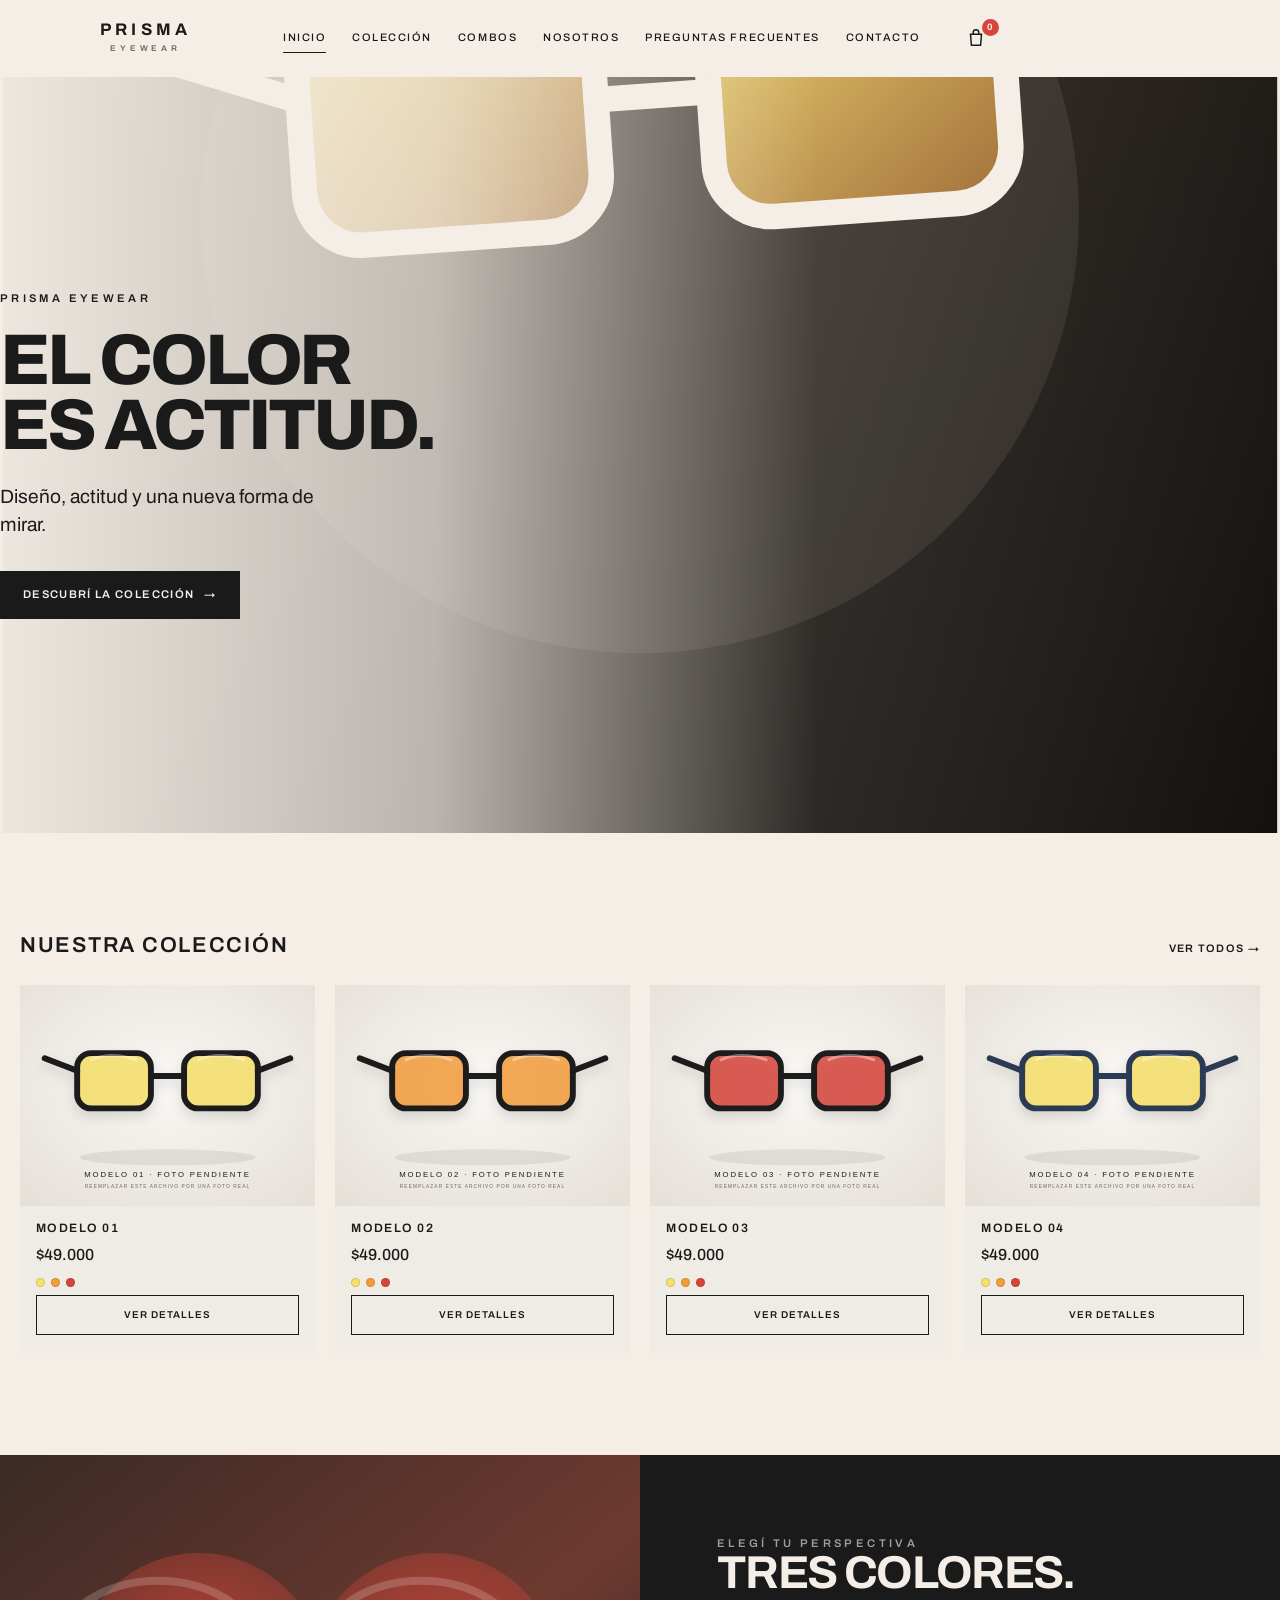
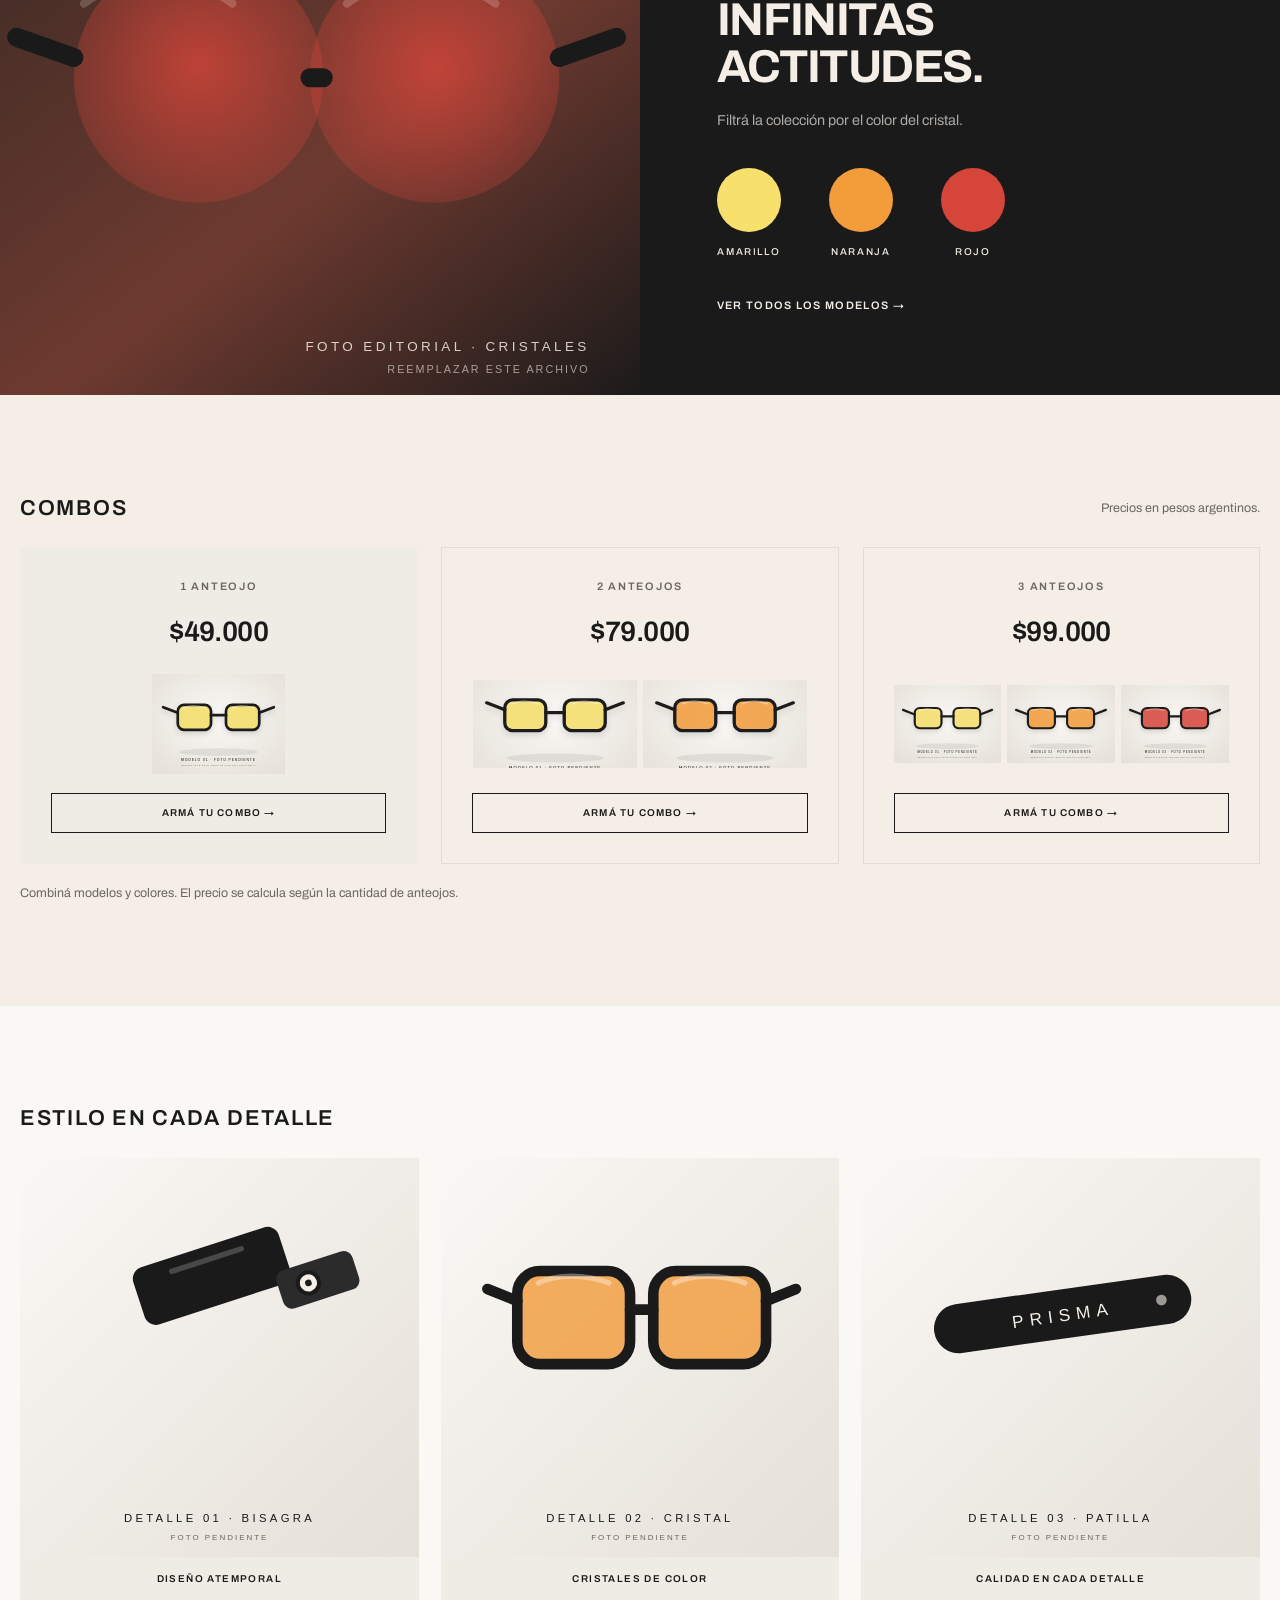
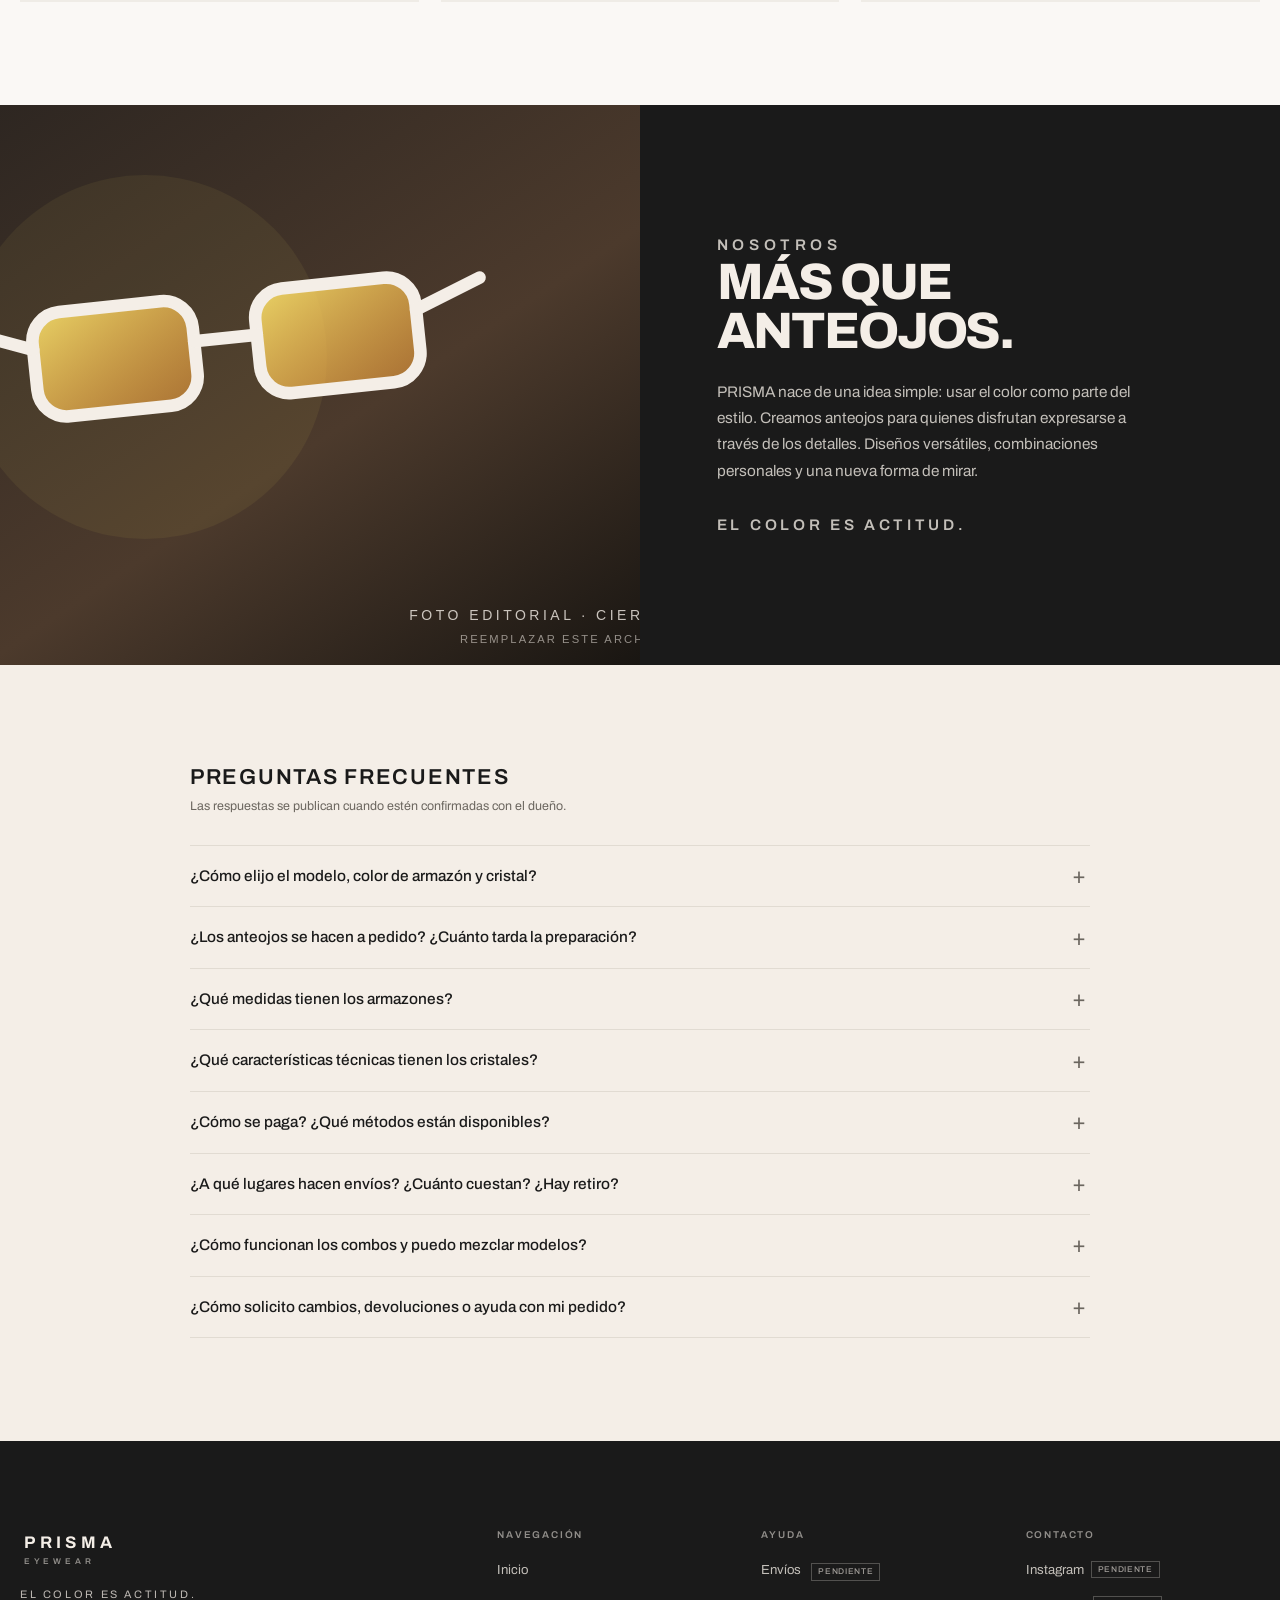
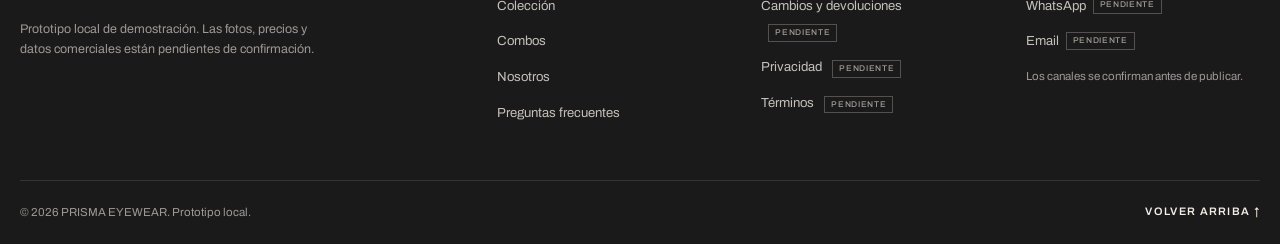
==== index.html @ 6f0c43cd "feat: completar ficha de producto, carrito demo y paginas de ayuda" ====
<!DOCTYPE html>
<html lang="es-AR" class="no-js">
<head>
  <meta charset="UTF-8">
  <meta name="viewport" content="width=device-width, initial-scale=1">
  <meta name="description" content="PRISMA EYEWEAR — Prototipo local de una tienda de anteojos de moda urbana con cristales de color. El color es actitud.">
  <meta name="theme-color" content="#F4EEE7">
  <title>PRISMA EYEWEAR — El color es actitud</title>

  <link rel="icon" href="assets/images/favicon.svg" type="image/svg+xml">
  <link rel="preconnect" href="https://fonts.googleapis.com">
  <link rel="preconnect" href="https://fonts.gstatic.com" crossorigin>
  <link href="https://fonts.googleapis.com/css2?family=Archivo:wght@400;500;600;700;800&display=swap" rel="stylesheet">
  <link rel="stylesheet" href="css/styles.css">
</head>
<body>
  <a class="skip-link" href="#contenido">Saltar al contenido</a>

  <noscript>
    <p class="noscript">Este prototipo necesita JavaScript para el menú, los filtros y el carrito.</p>
  </noscript>

  <header class="site-header" id="site-header">
    <div class="container header-inner">
      <button class="menu-toggle" type="button" aria-expanded="false" aria-controls="site-nav">
        <span class="menu-box" aria-hidden="true">
          <span></span>
          <span></span>
          <span></span>
        </span>
        <span class="sr-only">Abrir menú</span>
      </button>

      <a class="brand" href="#inicio" aria-label="PRISMA EYEWEAR — Ir al inicio">
        <span class="brand-word">PRISMA</span>
        <span class="brand-sub">EYEWEAR</span>
      </a>

      <div class="header-actions">
        <nav class="site-nav" id="site-nav" aria-label="Navegación principal">
          <ul>
            <li><a href="#inicio">Inicio</a></li>
            <li><a href="#coleccion">Colección</a></li>
            <li><a href="#combos">Combos</a></li>
            <li><a href="#nosotros">Nosotros</a></li>
            <li><a href="#faq">Preguntas frecuentes</a></li>
            <li><a href="#contacto">Contacto</a></li>
          </ul>
        </nav>

        <a class="cart-button" href="carrito.html" aria-label="Ver carrito, 0 productos">
          <svg class="icon" viewBox="0 0 24 24" fill="none" stroke="currentColor" stroke-width="1.6" aria-hidden="true">
            <path d="M6 8h12l-1 12H7L6 8Z"/>
            <path d="M9 8V6a3 3 0 0 1 6 0v2"/>
          </svg>
          <span class="cart-count" id="cart-count">0</span>
        </a>
      </div>
    </div>
  </header>

  <main id="contenido">
    <section class="hero" id="inicio" aria-labelledby="hero-title">
      <picture class="hero-media">
        <source media="(max-width: 700px)" srcset="assets/images/hero-mobile.svg">
        <img
          src="assets/images/hero-desktop.svg"
          alt="Placeholder de foto de campaña con anteojos PRISMA. La fotografía real está pendiente."
          width="1600"
          height="900"
          fetchpriority="high"
        >
      </picture>

      <div class="container hero-content">
        <p class="eyebrow">PRISMA EYEWEAR</p>
        <h1 id="hero-title">EL COLOR<br>ES ACTITUD.</h1>
        <p class="hero-subtitle">Diseño, actitud y una nueva forma de mirar.</p>
        <a class="button button-dark hero-cta" href="#coleccion">
          DESCUBRÍ LA COLECCIÓN
          <span aria-hidden="true">→</span>
        </a>
      </div>
    </section>

    <section class="section collection" id="coleccion" aria-labelledby="collection-title">
      <div class="container">
        <div class="section-head">
          <h2 id="collection-title">NUESTRA COLECCIÓN</h2>
          <button class="text-link filter-reset" type="button" data-filter="todos">VER TODOS →</button>
        </div>

        <p class="filter-status" id="filter-status" role="status" aria-live="polite"></p>

        <div class="product-grid">
          <article class="product-card reveal" data-model="01" data-lens="amarillo">
            <div class="product-media">
              <img
                src="assets/images/modelo-01.svg"
                alt="Placeholder de Modelo 01 con armazón negro y cristal amarillo. Foto real pendiente."
                width="800"
                height="600"
                loading="lazy"
              >
            </div>
            <div class="product-info">
              <h3>MODELO 01</h3>
              <p class="product-price">$49.000</p>
              <ul class="swatches" aria-label="Cristales disponibles: amarillo, naranja y rojo">
                <li><span class="swatch swatch--yellow" title="Amarillo"></span></li>
                <li><span class="swatch swatch--orange" title="Naranja"></span></li>
                <li><span class="swatch swatch--red" title="Rojo"></span></li>
              </ul>
              <a class="button button-outline" href="producto.html?modelo=01">VER DETALLES</a>
            </div>
          </article>

          <article class="product-card reveal" data-model="02" data-lens="naranja">
            <div class="product-media">
              <img
                src="assets/images/modelo-02.svg"
                alt="Placeholder de Modelo 02 con armazón negro y cristal naranja. Foto real pendiente."
                width="800"
                height="600"
                loading="lazy"
              >
            </div>
            <div class="product-info">
              <h3>MODELO 02</h3>
              <p class="product-price">$49.000</p>
              <ul class="swatches" aria-label="Cristales disponibles: amarillo, naranja y rojo">
                <li><span class="swatch swatch--yellow" title="Amarillo"></span></li>
                <li><span class="swatch swatch--orange" title="Naranja"></span></li>
                <li><span class="swatch swatch--red" title="Rojo"></span></li>
              </ul>
              <a class="button button-outline" href="producto.html?modelo=02">VER DETALLES</a>
            </div>
          </article>

          <article class="product-card reveal" data-model="03" data-lens="rojo">
            <div class="product-media">
              <img
                src="assets/images/modelo-03.svg"
                alt="Placeholder de Modelo 03 con armazón negro y cristal rojo. Foto real pendiente."
                width="800"
                height="600"
                loading="lazy"
              >
            </div>
            <div class="product-info">
              <h3>MODELO 03</h3>
              <p class="product-price">$49.000</p>
              <ul class="swatches" aria-label="Cristales disponibles: amarillo, naranja y rojo">
                <li><span class="swatch swatch--yellow" title="Amarillo"></span></li>
                <li><span class="swatch swatch--orange" title="Naranja"></span></li>
                <li><span class="swatch swatch--red" title="Rojo"></span></li>
              </ul>
              <a class="button button-outline" href="producto.html?modelo=03">VER DETALLES</a>
            </div>
          </article>

          <article class="product-card reveal" data-model="04" data-lens="amarillo">
            <div class="product-media">
              <img
                src="assets/images/modelo-04.svg"
                alt="Placeholder de Modelo 04 con armazón azul y cristal amarillo. Foto real pendiente."
                width="800"
                height="600"
                loading="lazy"
              >
            </div>
            <div class="product-info">
              <h3>MODELO 04</h3>
              <p class="product-price">$49.000</p>
              <ul class="swatches" aria-label="Cristales disponibles: amarillo, naranja y rojo">
                <li><span class="swatch swatch--yellow" title="Amarillo"></span></li>
                <li><span class="swatch swatch--orange" title="Naranja"></span></li>
                <li><span class="swatch swatch--red" title="Rojo"></span></li>
              </ul>
              <a class="button button-outline" href="producto.html?modelo=04">VER DETALLES</a>
            </div>
          </article>
        </div>
      </div>
    </section>

    <section class="colors" id="colores" aria-labelledby="colors-title">
      <div class="colors-media">
        <img
          src="assets/images/color-editorial.svg"
          alt="Placeholder de foto editorial con cristales de color. Foto real pendiente."
          width="1000"
          height="800"
          loading="lazy"
        >
      </div>

      <div class="colors-panel">
        <p class="eyebrow eyebrow--light">ELEGÍ TU PERSPECTIVA</p>
        <h2 id="colors-title">TRES COLORES.<br>INFINITAS ACTITUDES.</h2>
        <p class="colors-copy">Filtrá la colección por el color del cristal.</p>

        <div class="color-options" role="group" aria-label="Filtrar colección por color de cristal">
          <button class="color-choice" type="button" data-filter="amarillo" aria-pressed="false" aria-label="Filtrar colección por cristal amarillo">
            <span class="color-dot color-dot--yellow" aria-hidden="true"></span>
            <span>AMARILLO</span>
          </button>
          <button class="color-choice" type="button" data-filter="naranja" aria-pressed="false" aria-label="Filtrar colección por cristal naranja">
            <span class="color-dot color-dot--orange" aria-hidden="true"></span>
            <span>NARANJA</span>
          </button>
          <button class="color-choice" type="button" data-filter="rojo" aria-pressed="false" aria-label="Filtrar colección por cristal rojo">
            <span class="color-dot color-dot--red" aria-hidden="true"></span>
            <span>ROJO</span>
          </button>
        </div>

        <button class="text-link text-link--light color-reset" type="button" data-filter="todos">VER TODOS LOS MODELOS →</button>
      </div>
    </section>

    <section class="section combos" id="combos" aria-labelledby="combos-title">
      <div class="container">
        <div class="section-head">
          <h2 id="combos-title">COMBOS</h2>
          <p class="section-note">Precios en pesos argentinos.</p>
        </div>

        <div class="combo-grid">
          <article class="combo-card combo-card--featured reveal" data-combo="1">
            <p class="combo-label">1 ANTEOJO</p>
            <p class="combo-price">$49.000</p>
            <div class="combo-media combo-media--1">
              <img src="assets/images/modelo-01.svg" alt="Modelo 01 de demostración con cristal amarillo" width="800" height="600" loading="lazy">
            </div>
            <button class="button button-outline combo-button" type="button" data-combo="1" data-price="49000" data-label="1 anteojo">ARMÁ TU COMBO →</button>
          </article>

          <article class="combo-card reveal" data-combo="2">
            <p class="combo-label">2 ANTEOJOS</p>
            <p class="combo-price">$79.000</p>
            <div class="combo-media combo-media--2">
              <img src="assets/images/modelo-01.svg" alt="Modelo 01 de demostración con cristal amarillo" width="800" height="600" loading="lazy">
              <img src="assets/images/modelo-02.svg" alt="Modelo 02 de demostración con cristal naranja" width="800" height="600" loading="lazy">
            </div>
            <button class="button button-outline combo-button" type="button" data-combo="2" data-price="79000" data-label="2 anteojos">ARMÁ TU COMBO →</button>
          </article>

          <article class="combo-card reveal" data-combo="3">
            <p class="combo-label">3 ANTEOJOS</p>
            <p class="combo-price">$99.000</p>
            <div class="combo-media combo-media--3">
              <img src="assets/images/modelo-01.svg" alt="Modelo 01 de demostración con cristal amarillo" width="800" height="600" loading="lazy">
              <img src="assets/images/modelo-02.svg" alt="Modelo 02 de demostración con cristal naranja" width="800" height="600" loading="lazy">
              <img src="assets/images/modelo-03.svg" alt="Modelo 03 de demostración con cristal rojo" width="800" height="600" loading="lazy">
            </div>
            <button class="button button-outline combo-button" type="button" data-combo="3" data-price="99000" data-label="3 anteojos">ARMÁ TU COMBO →</button>
          </article>
        </div>

        <p class="combo-note">Combiná modelos y colores. El precio se calcula según la cantidad de anteojos.</p>
      </div>
    </section>

    <section class="section details" aria-labelledby="details-title">
      <div class="container">
        <div class="section-head">
          <h2 id="details-title">ESTILO EN CADA DETALLE</h2>
        </div>

        <div class="detail-grid">
          <figure class="detail-card reveal">
            <img src="assets/images/detalle-01.svg" alt="Placeholder de detalle de bisagra del armazón. Foto real pendiente." width="600" height="600" loading="lazy">
            <figcaption>DISEÑO ATEMPORAL</figcaption>
          </figure>
          <figure class="detail-card reveal">
            <img src="assets/images/detalle-02.svg" alt="Placeholder de detalle del cristal naranja. Foto real pendiente." width="600" height="600" loading="lazy">
            <figcaption>CRISTALES DE COLOR</figcaption>
          </figure>
          <figure class="detail-card reveal">
            <img src="assets/images/detalle-03.svg" alt="Placeholder de detalle de la patilla con el nombre PRISMA. Foto real pendiente." width="600" height="600" loading="lazy">
            <figcaption>CALIDAD EN CADA DETALLE</figcaption>
          </figure>
        </div>
      </div>
    </section>

    <section class="about" id="nosotros" aria-labelledby="about-title">
      <div class="about-media">
        <img
          src="assets/images/cierre-editorial.svg"
          alt="Placeholder de foto editorial de cierre con anteojos de cristal amarillo. Foto real pendiente."
          width="1200"
          height="800"
          loading="lazy"
        >
      </div>

      <div class="about-content">
        <p class="eyebrow eyebrow--light">NOSOTROS</p>
        <h2 id="about-title">MÁS QUE<br>ANTEOJOS.</h2>
        <p>
          PRISMA nace de una idea simple: usar el color como parte del estilo.
          Creamos anteojos para quienes disfrutan expresarse a través de los detalles.
          Diseños versátiles, combinaciones personales y una nueva forma de mirar.
        </p>
        <p class="about-signature">EL COLOR ES ACTITUD.</p>
      </div>
    </section>

    <section class="section faq" id="faq" aria-labelledby="faq-title">
      <div class="container faq-inner">
        <div class="section-head section-head--stacked">
          <h2 id="faq-title">PREGUNTAS FRECUENTES</h2>
          <p class="section-note">Las respuestas se publican cuando estén confirmadas con el dueño.</p>
        </div>

        <div class="faq-list">
          <details name="faq">
            <summary>¿Cómo elijo el modelo, color de armazón y cristal?</summary>
            <p>Respuesta pendiente de confirmación.</p>
          </details>
          <details name="faq">
            <summary>¿Los anteojos se hacen a pedido? ¿Cuánto tarda la preparación?</summary>
            <p>Respuesta pendiente de confirmación.</p>
          </details>
          <details name="faq">
            <summary>¿Qué medidas tienen los armazones?</summary>
            <p>Respuesta pendiente de confirmación.</p>
          </details>
          <details name="faq">
            <summary>¿Qué características técnicas tienen los cristales?</summary>
            <p>Respuesta pendiente de confirmación.</p>
          </details>
          <details name="faq">
            <summary>¿Cómo se paga? ¿Qué métodos están disponibles?</summary>
            <p>Respuesta pendiente de confirmación.</p>
          </details>
          <details name="faq">
            <summary>¿A qué lugares hacen envíos? ¿Cuánto cuestan? ¿Hay retiro?</summary>
            <p>Respuesta pendiente de confirmación.</p>
          </details>
          <details name="faq">
            <summary>¿Cómo funcionan los combos y puedo mezclar modelos?</summary>
            <p>Respuesta pendiente de confirmación.</p>
          </details>
          <details name="faq">
            <summary>¿Cómo solicito cambios, devoluciones o ayuda con mi pedido?</summary>
            <p>Respuesta pendiente de confirmación.</p>
          </details>
        </div>
      </div>
    </section>
  </main>

  <footer class="site-footer">
    <div class="container footer-top">
      <div class="footer-brand">
        <a class="brand brand--footer" href="#inicio" aria-label="PRISMA EYEWEAR — Ir al inicio">
          <span class="brand-word">PRISMA</span>
          <span class="brand-sub">EYEWEAR</span>
        </a>
        <p class="footer-tagline">EL COLOR ES ACTITUD.</p>
        <p class="footer-disclaimer">Prototipo local de demostración. Las fotos, precios y datos comerciales están pendientes de confirmación.</p>
      </div>

      <nav class="footer-col" aria-label="Navegación del pie">
        <h3>Navegación</h3>
        <ul>
          <li><a href="#inicio">Inicio</a></li>
          <li><a href="#coleccion">Colección</a></li>
          <li><a href="#combos">Combos</a></li>
          <li><a href="#nosotros">Nosotros</a></li>
          <li><a href="#faq">Preguntas frecuentes</a></li>
        </ul>
      </nav>

      <div class="footer-col">
        <h3>Ayuda</h3>
        <ul>
          <li><a href="envios.html">Envíos</a> <span class="pending-badge">Pendiente</span></li>
          <li><a href="cambios-y-devoluciones.html">Cambios y devoluciones</a> <span class="pending-badge">Pendiente</span></li>
          <li><a href="privacidad.html">Privacidad</a> <span class="pending-badge">Pendiente</span></li>
          <li><a href="terminos.html">Términos</a> <span class="pending-badge">Pendiente</span></li>
        </ul>
      </div>

      <div class="footer-col footer-contact" id="contacto">
        <h3>Contacto</h3>
        <ul>
          <li><span class="footer-pending">Instagram <span class="pending-badge">Pendiente</span></span></li>
          <li><span class="footer-pending">WhatsApp <span class="pending-badge">Pendiente</span></span></li>
          <li><span class="footer-pending">Email <span class="pending-badge">Pendiente</span></span></li>
        </ul>
        <p class="footer-note">Los canales se confirman antes de publicar.</p>
      </div>
    </div>

    <div class="container footer-bottom">
      <p>© <span id="year">2026</span> PRISMA EYEWEAR. Prototipo local.</p>
      <a class="text-link text-link--light" href="#inicio">VOLVER ARRIBA ↑</a>
    </div>
  </footer>

  <div class="toast" id="toast" role="status" aria-live="polite" aria-atomic="true"></div>

  <script src="js/data.js"></script>
  <script src="js/store.js"></script>
  <script src="js/app.js"></script>
</body>
</html>
---- css/styles.css ----
/* =========================================================
   PRISMA EYEWEAR — Prototipo local
   1. Variables y base
   2. Utilidades
   3. Header y navegación
   4. Hero
   5. Secciones y colección
   6. Colores
   7. Combos
   8. Detalles
   9. Nosotros
   10. FAQ
   11. Footer
   12. Modales y toast
   13. Animaciones
   14. Responsive
   ========================================================= */

/* ---------- 1. Variables y base ---------- */
:root {
  --cream: #F4EEE7;
  --black: #1A1A1A;
  --red: #D6453A;
  --orange: #F39C3A;
  --yellow: #F7E06B;
  --gray-50: #FAF8F5;
  --gray-100: #EFECE6;
  --gray-200: #E1DBD2;
  --gray-400: #A8A29A;
  --gray-600: #6B665F;
  --white: #FFFFFF;

  --container: 1240px;
  --header-height: 76px;
  --font-sans: "Archivo", system-ui, -apple-system, "Segoe UI", Roboto, Helvetica, Arial, sans-serif;
  --ease: cubic-bezier(.22, .61, .36, 1);
  --transition: 180ms var(--ease);
}

*,
*::before,
*::after {
  box-sizing: border-box;
}

html {
  scroll-behavior: smooth;
  -webkit-text-size-adjust: 100%;
}

body {
  margin: 0;
  background: var(--cream);
  color: var(--black);
  font-family: var(--font-sans);
  font-size: 16px;
  line-height: 1.6;
  -webkit-font-smoothing: antialiased;
  text-rendering: optimizeLegibility;
}

img {
  display: block;
  max-width: 100%;
  height: auto;
}

button,
input,
textarea,
select {
  font: inherit;
}

button {
  color: inherit;
  cursor: pointer;
}

a {
  color: inherit;
  text-decoration: none;
}

ul,
ol {
  margin: 0;
  padding: 0;
  list-style: none;
}

h1,
h2,
h3,
h4,
p,
figure,
dl,
dd {
  margin: 0;
}

h1,
h2,
h3 {
  line-height: 1;
  font-weight: 700;
}

::selection {
  background: var(--yellow);
  color: var(--black);
}

:focus-visible {
  outline: 2px solid var(--red);
  outline-offset: 4px;
}

.site-footer :focus-visible,
.colors-panel :focus-visible,
.about :focus-visible {
  outline-color: var(--yellow);
}

/* ---------- 2. Utilidades ---------- */
.container {
  width: min(100% - 40px, var(--container));
  margin-inline: auto;
}

.sr-only {
  position: absolute;
  width: 1px;
  height: 1px;
  padding: 0;
  margin: -1px;
  overflow: hidden;
  clip: rect(0, 0, 0, 0);
  white-space: nowrap;
  border: 0;
}

.skip-link {
  position: absolute;
  left: 16px;
  top: 16px;
  z-index: 200;
  transform: translateY(-200%);
  background: var(--black);
  color: var(--cream);
  padding: 10px 16px;
  font-size: .8rem;
  transition: transform var(--transition);
}

.skip-link:focus {
  transform: translateY(0);
}

.noscript {
  background: var(--black);
  color: var(--cream);
  padding: 12px 20px;
  text-align: center;
  font-size: .8rem;
}

section[id],
#contacto {
  scroll-margin-top: calc(var(--header-height) + 16px);
}

.eyebrow {
  font-size: .7rem;
  font-weight: 600;
  letter-spacing: .3em;
  line-height: 1.3;
  text-transform: uppercase;
  color: var(--black);
}

.eyebrow--light {
  color: rgba(244, 238, 231, .62);
}

.button {
  display: inline-flex;
  align-items: center;
  justify-content: center;
  gap: 10px;
  min-height: 44px;
  padding: 13px 22px;
  border: 1px solid transparent;
  background: transparent;
  color: var(--black);
  font-size: .7rem;
  font-weight: 600;
  letter-spacing: .12em;
  line-height: 1.2;
  text-align: center;
  text-transform: uppercase;
  transition:
    background var(--transition),
    color var(--transition),
    border-color var(--transition),
    transform var(--transition);
}

.button:hover {
  transform: translateY(-1px);
}

.button:disabled {
  opacity: .45;
  cursor: not-allowed;
  transform: none;
}

.button-dark {
  background: var(--black);
  border-color: var(--black);
  color: var(--cream);
}

.button-dark:hover {
  background: var(--red);
  border-color: var(--red);
}

.button-outline {
  background: transparent;
  border-color: var(--black);
  color: var(--black);
}

.button-outline:hover {
  background: var(--black);
  color: var(--cream);
}

.text-link {
  display: inline-flex;
  align-items: center;
  gap: 6px;
  padding: 0;
  border: 0;
  border-bottom: 1px solid transparent;
  background: transparent;
  color: var(--black);
  font-size: .68rem;
  font-weight: 600;
  letter-spacing: .12em;
  line-height: 1.4;
  text-transform: uppercase;
  transition: border-color var(--transition), color var(--transition);
}

.text-link:hover {
  border-color: currentColor;
}

.text-link--light {
  color: var(--cream);
}

.pending-badge {
  display: inline-flex;
  align-items: center;
  margin-left: 7px;
  padding: 2px 6px;
  border: 1px solid rgba(244, 238, 231, .26);
  color: rgba(244, 238, 231, .62);
  font-size: .52rem;
  font-weight: 500;
  letter-spacing: .08em;
  line-height: 1.4;
  text-transform: uppercase;
  white-space: nowrap;
}

/* ---------- 3. Header y navegación ---------- */
.site-header {
  position: sticky;
  top: 0;
  z-index: 60;
  background: rgba(244, 238, 231, .94);
  border-bottom: 1px solid transparent;
  backdrop-filter: blur(12px);
  transition: border-color var(--transition), box-shadow var(--transition);
}

.site-header.is-scrolled {
  border-bottom-color: var(--gray-200);
  box-shadow: 0 8px 24px rgba(26, 26, 26, .04);
}

.header-inner {
  display: grid;
  grid-template-columns: 1fr auto 1fr;
  align-items: center;
  gap: 16px;
  min-height: var(--header-height);
}

.menu-toggle {
  display: none;
  justify-self: start;
  align-items: center;
  justify-content: center;
  width: 44px;
  height: 44px;
  margin-left: -10px;
  border: 0;
  background: transparent;
}

.menu-box {
  display: flex;
  flex-direction: column;
  justify-content: space-between;
  width: 22px;
  height: 15px;
}

.menu-box span {
  display: block;
  height: 1.5px;
  background: var(--black);
  transform-origin: center;
  transition: transform var(--transition), opacity var(--transition);
}

.menu-toggle[aria-expanded="true"] .menu-box span:nth-child(1) {
  transform: translateY(6.75px) rotate(45deg);
}

.menu-toggle[aria-expanded="true"] .menu-box span:nth-child(2) {
  opacity: 0;
}

.menu-toggle[aria-expanded="true"] .menu-box span:nth-child(3) {
  transform: translateY(-6.75px) rotate(-45deg);
}

.brand {
  display: inline-flex;
  flex-direction: column;
  align-items: center;
  justify-self: center;
  line-height: 1;
}

.brand-word {
  padding-left: .26em;
  font-size: 1.05rem;
  font-weight: 700;
  letter-spacing: .26em;
}

.brand-sub {
  margin-top: 6px;
  padding-left: .46em;
  color: var(--gray-600);
  font-size: .52rem;
  font-weight: 600;
  letter-spacing: .46em;
}

.header-actions {
  display: flex;
  align-items: center;
  justify-self: end;
  gap: 34px;
}

.site-nav ul {
  display: flex;
  align-items: center;
  gap: 26px;
}

.site-nav a {
  position: relative;
  display: inline-block;
  padding: 6px 0;
  font-size: .68rem;
  font-weight: 500;
  letter-spacing: .14em;
  text-transform: uppercase;
}

.site-nav a::after {
  content: "";
  position: absolute;
  right: 100%;
  bottom: 0;
  left: 0;
  height: 1px;
  background: var(--black);
  transition: right var(--transition);
}

.site-nav a:hover::after,
.site-nav a.is-active::after {
  right: 0;
}

.cart-button {
  position: relative;
  display: inline-flex;
  align-items: center;
  justify-content: center;
  width: 42px;
  height: 42px;
  border: 0;
  background: transparent;
}

.cart-button .icon {
  width: 22px;
  height: 22px;
}

.cart-count {
  position: absolute;
  top: 2px;
  right: -2px;
  display: grid;
  place-items: center;
  min-width: 17px;
  height: 17px;
  padding: 0 4px;
  border-radius: 999px;
  background: var(--red);
  color: var(--cream);
  font-size: .58rem;
  font-weight: 700;
  line-height: 1;
}

/* ---------- 4. Hero ---------- */
.hero {
  position: relative;
  display: flex;
  align-items: center;
  min-height: clamp(600px, 84vh, 780px);
  overflow: hidden;
  background: var(--gray-100);
}

.hero-media,
.hero-media img {
  position: absolute;
  inset: 0;
  width: 100%;
  height: 100%;
}

.hero-media img {
  object-fit: cover;
  object-position: center;
}

.hero::after {
  content: "";
  position: absolute;
  inset: 0;
  pointer-events: none;
  background:
    linear-gradient(
      90deg,
      rgba(244, 238, 231, .96) 0%,
      rgba(244, 238, 231, .72) 34%,
      rgba(244, 238, 231, .08) 64%,
      rgba(244, 238, 231, 0) 100%
    );
}

.hero-content {
  position: relative;
  z-index: 1;
  width: 100%;
  padding-block: 88px;
}

.hero-content > * {
  max-width: 620px;
}

.hero .eyebrow {
  margin-bottom: 22px;
}

.hero h1 {
  margin-bottom: 24px;
  font-size: clamp(3.1rem, 5.6vw, 5.8rem);
  font-weight: 800;
  letter-spacing: -.045em;
  line-height: .92;
  text-transform: uppercase;
}

.hero-subtitle {
  max-width: 360px;
  margin-bottom: 32px;
  font-size: clamp(1rem, 1.5vw, 1.2rem);
  line-height: 1.45;
}

.hero-cta {
  min-height: 48px;
}

/* ---------- 5. Secciones y colección ---------- */
.section {
  padding: clamp(64px, 8vw, 110px) 0;
}

.section-head {
  display: flex;
  align-items: flex-end;
  justify-content: space-between;
  gap: 24px;
  margin-bottom: 28px;
}

.section-head h2 {
  font-size: clamp(1.05rem, 1.7vw, 1.35rem);
  font-weight: 600;
  letter-spacing: .08em;
  text-transform: uppercase;
}

.section-head--stacked {
  display: block;
}

.section-head--stacked .section-note {
  margin-top: 8px;
}

.section-note {
  color: var(--gray-600);
  font-size: .78rem;
}

.filter-status {
  margin-bottom: 18px;
  color: var(--gray-600);
  font-size: .8rem;
}

.filter-status:empty {
  display: none;
}

.product-grid {
  display: grid;
  grid-template-columns: repeat(4, minmax(0, 1fr));
  gap: clamp(12px, 1.6vw, 22px);
}

.product-card {
  display: flex;
  flex-direction: column;
  min-width: 0;
  background: var(--gray-100);
}

.product-card.is-hidden {
  display: none;
}

.product-media {
  display: block;
  overflow: hidden;
  aspect-ratio: 4 / 3;
  background: #F7F5F1;
}

.product-media img {
  width: 100%;
  height: 100%;
  object-fit: cover;
  transition: transform .6s var(--ease);
}

.product-card:hover .product-media img {
  transform: scale(1.025);
}

.product-info {
  display: flex;
  flex: 1;
  flex-direction: column;
  align-items: flex-start;
  gap: 8px;
  padding: 16px 16px 18px;
}

.product-info h3 {
  font-size: .76rem;
  font-weight: 600;
  letter-spacing: .12em;
  text-transform: uppercase;
}

.product-price {
  font-size: 1rem;
  font-weight: 500;
}

.swatches {
  display: flex;
  gap: 6px;
  margin-top: 2px;
}

.swatch {
  display: block;
  width: 9px;
  height: 9px;
  border: 1px solid rgba(26, 26, 26, .15);
  border-radius: 50%;
}

.swatch--yellow {
  background: var(--yellow);
}

.swatch--orange {
  background: var(--orange);
}

.swatch--red {
  background: var(--red);
}

.product-info .button {
  width: 100%;
  min-height: 40px;
  margin-top: auto;
  padding: 10px 12px;
  font-size: .62rem;
  letter-spacing: .1em;
}

/* ---------- 6. Colores ---------- */
.colors {
  display: grid;
  grid-template-columns: 1fr 1fr;
  min-height: 540px;
  background: var(--black);
}

.colors-media {
  min-height: 100%;
  overflow: hidden;
}

.colors-media img {
  width: 100%;
  height: 100%;
  object-fit: cover;
}

.colors-panel {
  display: flex;
  flex-direction: column;
  align-items: flex-start;
  justify-content: center;
  padding: clamp(40px, 6vw, 88px);
  background: var(--black);
  color: var(--cream);
}

.colors-panel h2 {
  margin-bottom: 18px;
  font-size: clamp(2rem, 3.6vw, 3.5rem);
  font-weight: 700;
  letter-spacing: -.035em;
  line-height: 1.02;
  text-transform: uppercase;
}

.colors-copy {
  margin-bottom: 36px;
  color: rgba(244, 238, 231, .68);
  font-size: .9rem;
}

.color-options {
  display: flex;
  flex-wrap: wrap;
  gap: clamp(24px, 4vw, 48px);
  margin-bottom: 34px;
}

.color-choice {
  display: flex;
  flex-direction: column;
  align-items: center;
  gap: 12px;
  padding: 0;
  border: 0;
  background: none;
  color: var(--cream);
  font-size: .62rem;
  font-weight: 500;
  letter-spacing: .16em;
}

.color-dot {
  display: block;
  width: clamp(52px, 5vw, 68px);
  height: clamp(52px, 5vw, 68px);
  border-radius: 50%;
  transition: transform var(--transition), box-shadow var(--transition);
}

.color-dot--yellow {
  background: var(--yellow);
}

.color-dot--orange {
  background: var(--orange);
}

.color-dot--red {
  background: var(--red);
}

.color-choice:hover .color-dot {
  transform: scale(1.06);
}

.color-choice.is-active .color-dot {
  box-shadow: 0 0 0 2px var(--black), 0 0 0 4px var(--cream);
}

.color-reset {
  margin-top: 4px;
}

/* ---------- 7. Combos ---------- */
.combo-grid {
  display: grid;
  grid-template-columns: repeat(3, minmax(0, 1fr));
  gap: clamp(14px, 2vw, 24px);
}

.combo-card {
  display: flex;
  flex-direction: column;
  align-items: center;
  gap: 14px;
  padding: clamp(20px, 3vw, 30px);
  border: 1px solid var(--gray-200);
  text-align: center;
  transition: border-color var(--transition), background var(--transition);
}

.combo-card--featured {
  border-color: var(--gray-100);
  background: var(--gray-100);
}

.combo-card.is-selected {
  border-color: var(--black);
}

.combo-label {
  color: var(--gray-600);
  font-size: .68rem;
  font-weight: 600;
  letter-spacing: .16em;
  text-transform: uppercase;
}

.combo-price {
  font-size: clamp(1.4rem, 2.2vw, 1.9rem);
  font-weight: 600;
  letter-spacing: -.02em;
}

.combo-media {
  display: flex;
  align-items: center;
  justify-content: center;
  gap: 6px;
  width: 100%;
  min-height: 110px;
}

.combo-media img {
  width: auto;
  height: 92px;
  object-fit: contain;
}

.combo-media--1 img {
  height: 100px;
}

.combo-media--2 img {
  width: calc(50% - 4px);
  height: 88px;
  object-fit: cover;
}

.combo-media--3 img {
  width: calc(33.333% - 4px);
  height: 78px;
  object-fit: cover;
}

.combo-card .button {
  width: 100%;
  min-height: 40px;
  margin-top: auto;
  padding: 11px 12px;
  font-size: .62rem;
}

.combo-note {
  margin-top: 20px;
  color: var(--gray-600);
  font-size: .78rem;
}

/* ---------- 8. Detalles ---------- */
.details {
  background: var(--gray-50);
}

.detail-grid {
  display: grid;
  grid-template-columns: repeat(3, minmax(0, 1fr));
  gap: clamp(12px, 1.8vw, 22px);
}

.detail-card {
  background: var(--gray-100);
}

.detail-card img {
  width: 100%;
  aspect-ratio: 1;
  object-fit: cover;
}

.detail-card figcaption {
  padding: 14px 12px 16px;
  font-size: .62rem;
  font-weight: 600;
  letter-spacing: .14em;
  text-align: center;
  text-transform: uppercase;
}

/* ---------- 9. Nosotros ---------- */
.about {
  display: grid;
  grid-template-columns: 1fr 1fr;
  min-height: 560px;
  background: var(--black);
  color: var(--cream);
}

.about-media {
  overflow: hidden;
}

.about-media img {
  width: 100%;
  height: 100%;
  object-fit: cover;
}

.about-content {
  display: flex;
  flex-direction: column;
  align-items: flex-start;
  justify-content: center;
  padding: clamp(40px, 6vw, 88px);
}

.about-content h2 {
  margin-bottom: 24px;
  font-size: clamp(2.2rem, 4vw, 4rem);
  font-weight: 800;
  letter-spacing: -.04em;
  line-height: .95;
  text-transform: uppercase;
}

.about-content p {
  max-width: 440px;
  color: rgba(244, 238, 231, .78);
  font-size: clamp(.95rem, 1.2vw, 1.05rem);
  line-height: 1.7;
}

.about-signature {
  margin-top: 28px;
  color: var(--yellow);
  font-size: .7rem;
  font-weight: 600;
  letter-spacing: .24em;
}

/* ---------- 10. FAQ ---------- */
.faq-inner {
  max-width: 900px;
}

.faq-list {
  border-top: 1px solid var(--gray-200);
}

.faq-list details {
  border-bottom: 1px solid var(--gray-200);
}

.faq-list summary {
  position: relative;
  padding: 18px 40px 18px 0;
  font-size: clamp(.92rem, 1.2vw, 1.02rem);
  font-weight: 500;
  list-style: none;
  cursor: pointer;
}

.faq-list summary::-webkit-details-marker {
  display: none;
}

.faq-list summary::after {
  content: "+";
  position: absolute;
  top: 50%;
  right: 4px;
  color: var(--gray-600);
  font-size: 1.4rem;
  font-weight: 400;
  line-height: 1;
  transform: translateY(-50%);
  transition: transform var(--transition);
}

.faq-list details[open] summary::after {
  content: "−";
}

.faq-list details p {
  padding: 0 40px 20px 0;
  color: var(--gray-600);
  font-size: .92rem;
}

/* ---------- 11. Footer ---------- */
.site-footer {
  padding-top: clamp(56px, 7vw, 90px);
  background: var(--black);
  color: var(--cream);
}

.footer-top {
  display: grid;
  grid-template-columns: 2fr 1fr 1fr 1.1fr;
  gap: clamp(28px, 4vw, 64px);
  padding-bottom: 56px;
}

.brand--footer {
  align-items: flex-start;
}

.brand--footer .brand-sub {
  color: rgba(244, 238, 231, .55);
}

.footer-tagline {
  margin-top: 20px;
  color: rgba(244, 238, 231, .75);
  font-size: .68rem;
  letter-spacing: .24em;
}

.footer-disclaimer {
  max-width: 300px;
  margin-top: 16px;
  color: rgba(244, 238, 231, .6);
  font-size: .78rem;
  line-height: 1.6;
}

.footer-col h3 {
  margin-bottom: 16px;
  color: rgba(244, 238, 231, .55);
  font-size: .62rem;
  font-weight: 600;
  letter-spacing: .18em;
  text-transform: uppercase;
}

.footer-col ul {
  display: flex;
  flex-direction: column;
  gap: 10px;
}

.footer-col a,
.footer-pending {
  color: rgba(244, 238, 231, .78);
  font-size: .82rem;
}

.footer-col a:hover {
  color: var(--cream);
}

.footer-pending {
  display: inline-flex;
  align-items: center;
  flex-wrap: wrap;
}

.footer-note {
  max-width: 220px;
  margin-top: 14px;
  color: rgba(244, 238, 231, .6);
  font-size: .72rem;
}

.footer-contact {
  scroll-margin-top: calc(var(--header-height) + 24px);
}

.footer-bottom {
  display: flex;
  align-items: center;
  justify-content: space-between;
  gap: 16px;
  padding-block: 22px;
  border-top: 1px solid rgba(244, 238, 231, .12);
  color: rgba(244, 238, 231, .6);
  font-size: .72rem;
}

/* ---------- 12. Modales y toast ---------- */
.modal {
  width: calc(100% - 32px);
  max-height: calc(100vh - 32px);
  max-height: calc(100dvh - 32px);
  padding: 0;
  border: 0;
  background: var(--cream);
  color: var(--black);
  overflow: auto;
}

.modal::backdrop {
  background: rgba(17, 16, 14, .62);
  backdrop-filter: blur(4px);
}

.modal[open] {
  animation: modal-in .22s var(--ease);
}

@keyframes modal-in {
  from {
    opacity: 0;
    transform: translateY(10px) scale(.99);
  }
  to {
    opacity: 1;
    transform: none;
  }
}

.dialog-close {
  position: absolute;
  top: 12px;
  right: 12px;
  z-index: 2;
  display: grid;
  place-items: center;
  width: 40px;
  height: 40px;
  border: 1px solid var(--gray-200);
  background: var(--cream);
  font-size: 1.4rem;
  line-height: 1;
  transition: background var(--transition), color var(--transition), border-color var(--transition);
}

.dialog-close:hover {
  border-color: var(--black);
  background: var(--black);
  color: var(--cream);
}

.cart-modal {
  max-width: 460px;
  padding: clamp(28px, 5vw, 44px);
}

.cart-modal .eyebrow {
  margin-bottom: 16px;
}

.cart-modal h2 {
  margin-bottom: 14px;
  font-size: clamp(1.6rem, 3vw, 2.2rem);
}

.cart-modal p {
  max-width: 320px;
  margin-bottom: 26px;
  color: var(--gray-600);
  font-size: .9rem;
}

.toast {
  position: fixed;
  bottom: 24px;
  left: 50%;
  z-index: 120;
  max-width: min(560px, calc(100% - 32px));
  padding: 14px 20px;
  background: var(--black);
  color: var(--cream);
  font-size: .8rem;
  line-height: 1.4;
  letter-spacing: .02em;
  text-align: center;
  opacity: 0;
  pointer-events: none;
  transform: translate(-50%, 16px);
  transition: opacity .25s var(--ease), transform .25s var(--ease);
  box-shadow: 0 10px 30px rgba(0, 0, 0, .18);
}

.toast.is-visible {
  opacity: 1;
  transform: translate(-50%, 0);
}

/* ---------- 12b. Ficha de producto ---------- */
.product-main {
  padding-block: clamp(20px, 3vw, 36px) clamp(56px, 7vw, 96px);
}

.breadcrumb {
  display: flex;
  flex-wrap: wrap;
  align-items: center;
  gap: 8px;
  margin-bottom: clamp(20px, 3vw, 32px);
  color: var(--gray-600);
  font-size: .62rem;
  font-weight: 600;
  letter-spacing: .14em;
  text-transform: uppercase;
}

.breadcrumb a {
  color: inherit;
}

.breadcrumb a:hover {
  color: var(--black);
}

.breadcrumb span[aria-current] {
  color: var(--black);
}

.product-page {
  display: grid;
  grid-template-columns: minmax(0, 1.1fr) minmax(0, .9fr);
  gap: clamp(28px, 4.5vw, 64px);
  align-items: start;
}

.product-gallery {
  min-width: 0;
  position: sticky;
  top: calc(var(--header-height) + 24px);
}

.product-main-media {
  position: relative;
  overflow: hidden;
  aspect-ratio: 4 / 3;
  background: var(--gray-100);
}

.product-main-media img {
  width: 100%;
  height: 100%;
  object-fit: cover;
}

.media-badge {
  position: absolute;
  top: 14px;
  left: 14px;
  padding: 5px 8px;
  background: rgba(26, 26, 26, .82);
  color: var(--cream);
  font-size: .52rem;
  font-weight: 600;
  letter-spacing: .12em;
}

.product-thumbs {
  display: grid;
  grid-template-columns: repeat(3, minmax(0, 1fr));
  gap: 10px;
  margin-top: 10px;
}

.product-thumb {
  padding: 0;
  border: 1px solid var(--gray-200);
  background: var(--gray-100);
  aspect-ratio: 4 / 3;
  overflow: hidden;
  opacity: .65;
  transition: opacity var(--transition), border-color var(--transition);
}

.product-thumb img {
  width: 100%;
  height: 100%;
  object-fit: cover;
}

.product-thumb:hover {
  opacity: 1;
}

.product-thumb[aria-pressed="true"] {
  border-color: var(--black);
  opacity: 1;
}

.gallery-note {
  margin-top: 10px;
  color: var(--gray-600);
  font-size: .68rem;
}

.product-summary {
  padding-top: 8px;
}

.product-summary h1 {
  margin-top: 12px;
  font-size: clamp(2.4rem, 4vw, 3.6rem);
  letter-spacing: -.04em;
}

.product-page-price {
  margin-top: 12px;
  font-size: 1.3rem;
  font-weight: 500;
}

.product-description {
  max-width: 460px;
  margin-top: 18px;
  color: var(--gray-600);
  font-size: .95rem;
}

.variant-block {
  margin-top: 28px;
  padding-top: 20px;
  border-top: 1px solid var(--gray-200);
}

.variant-head {
  display: flex;
  align-items: baseline;
  justify-content: space-between;
  gap: 16px;
}

.variant-label {
  font-size: .62rem;
  font-weight: 600;
  letter-spacing: .16em;
}

.variant-value {
  color: var(--gray-600);
  font-size: .78rem;
}

.variant-options {
  display: flex;
  flex-wrap: wrap;
  gap: 8px;
  margin-top: 14px;
}

.variant-choice {
  display: inline-flex;
  align-items: center;
  gap: 9px;
  min-height: 42px;
  padding: 9px 14px;
  border: 1px solid var(--gray-200);
  background: transparent;
  color: var(--black);
  font-size: .72rem;
  font-weight: 500;
  transition:
    border-color var(--transition),
    background var(--transition),
    color var(--transition);
}

.variant-choice:hover {
  border-color: var(--gray-400);
}

.variant-choice[aria-pressed="true"] {
  border-color: var(--black);
  background: var(--black);
  color: var(--cream);
}

.variant-swatch {
  width: 12px;
  height: 12px;
  border: 1px solid rgba(26, 26, 26, .18);
  border-radius: 50%;
}

.variant-choice[aria-pressed="true"] .variant-swatch {
  border-color: rgba(244, 238, 231, .4);
}

.selection-note {
  margin-top: 20px;
  color: var(--gray-600);
  font-size: .78rem;
  line-height: 1.6;
}

.product-actions {
  display: flex;
  gap: 10px;
  margin-top: 24px;
}

.qty-stepper {
  display: inline-flex;
  align-items: center;
  border: 1px solid var(--black);
}

.qty-stepper button {
  width: 42px;
  height: 48px;
  border: 0;
  background: transparent;
  font-size: 1.15rem;
  line-height: 1;
}

.qty-stepper button:disabled {
  color: var(--gray-400);
  cursor: not-allowed;
}

.qty-stepper span {
  min-width: 28px;
  text-align: center;
  font-size: .88rem;
  font-weight: 500;
}

.add-to-cart {
  flex: 1;
  min-height: 48px;
}

.demo-note {
  margin-top: 10px;
  color: var(--gray-600);
  font-size: .68rem;
}

.combo-promo {
  margin-top: 32px;
  padding: 20px;
  background: var(--gray-100);
}

.combo-promo-list {
  margin: 14px 0;
  border-top: 1px solid var(--gray-200);
}

.combo-promo-list li {
  display: flex;
  justify-content: space-between;
  gap: 16px;
  padding: 8px 0;
  border-bottom: 1px solid var(--gray-200);
  font-size: .82rem;
}

.combo-promo-list strong {
  font-weight: 600;
}

.combo-promo > p:not(.eyebrow):not(.pending-inline) {
  color: var(--gray-600);
  font-size: .76rem;
}

.pending-inline {
  display: flex;
  align-items: center;
  flex-wrap: wrap;
  gap: 8px;
  margin-top: 10px;
}

.product-accordion {
  border-top: 1px solid var(--gray-200);
}

.product-accordion:first-of-type {
  margin-top: 30px;
}

.product-accordion summary {
  position: relative;
  padding: 16px 36px 16px 0;
  list-style: none;
  cursor: pointer;
  font-size: .8rem;
  font-weight: 600;
  letter-spacing: .06em;
  text-transform: uppercase;
}

.product-accordion summary::-webkit-details-marker {
  display: none;
}

.product-accordion summary::after {
  content: "+";
  position: absolute;
  top: 50%;
  right: 4px;
  color: var(--gray-600);
  font-size: 1.1rem;
  transform: translateY(-50%);
}

.product-accordion[open] summary::after {
  content: "−";
}

.accordion-body {
  padding-bottom: 18px;
  color: var(--gray-600);
  font-size: .82rem;
}

.accordion-body p + p {
  margin-top: 8px;
}

.accordion-body .text-link {
  margin-top: 10px;
  margin-right: 18px;
}

.related {
  border-top: 1px solid var(--gray-200);
}

.related .product-grid {
  grid-template-columns: repeat(3, minmax(0, 1fr));
}

.not-found {
  max-width: 640px;
  padding-block: clamp(48px, 8vw, 110px);
}

.not-found h1 {
  margin: 12px 0 16px;
  font-size: clamp(2rem, 4vw, 3.2rem);
}

.not-found p {
  margin-bottom: 26px;
  color: var(--gray-600);
}

/* ---------- 12c. Carrito ---------- */
.cart-main {
  padding-block: clamp(20px, 3vw, 36px) clamp(56px, 7vw, 96px);
}

.cart-heading {
  display: flex;
  align-items: flex-end;
  justify-content: space-between;
  gap: 24px;
  margin-bottom: 28px;
}

.cart-heading h1 {
  margin-top: 12px;
  font-size: clamp(2.1rem, 4vw, 3.2rem);
  letter-spacing: -.03em;
}

.cart-layout {
  display: grid;
  grid-template-columns: minmax(0, 1.45fr) minmax(300px, .75fr);
  gap: clamp(24px, 4vw, 56px);
  align-items: start;
}

.cart-items-head {
  display: flex;
  align-items: center;
  justify-content: space-between;
  gap: 16px;
  padding-bottom: 12px;
}

.cart-items-title {
  color: var(--gray-600);
  font-size: .62rem;
  font-weight: 600;
  letter-spacing: .16em;
}

.cart-items {
  border-top: 1px solid var(--gray-200);
}

.cart-line {
  display: grid;
  grid-template-columns: 92px minmax(0, 1fr) auto auto;
  gap: 16px;
  align-items: center;
  padding: 18px 0;
  border-bottom: 1px solid var(--gray-200);
}

.cart-thumb {
  display: block;
  aspect-ratio: 4 / 3;
  overflow: hidden;
  background: var(--gray-100);
}

.cart-thumb img {
  width: 100%;
  height: 100%;
  object-fit: cover;
}

.cart-line-info h3 {
  font-size: .8rem;
  letter-spacing: .08em;
}

.cart-line-info h3 a:hover {
  text-decoration: underline;
}

.cart-variant {
  margin-top: 5px;
  color: var(--gray-600);
  font-size: .76rem;
}

.cart-unit-price {
  margin-top: 3px;
  color: var(--gray-600);
  font-size: .7rem;
}

.qty-control {
  display: inline-flex;
  align-items: center;
  border: 1px solid var(--gray-200);
}

.qty-control button {
  width: 34px;
  height: 36px;
  border: 0;
  background: transparent;
  font-size: 1rem;
  line-height: 1;
}

.qty-control button:disabled {
  color: var(--gray-400);
  cursor: not-allowed;
}

.qty-value {
  min-width: 26px;
  text-align: center;
  font-size: .8rem;
}

.cart-remove {
  padding: 6px 0;
  border: 0;
  border-bottom: 1px solid transparent;
  background: none;
  color: var(--gray-600);
  font-size: .62rem;
  font-weight: 600;
  letter-spacing: .1em;
}

.cart-remove:hover {
  border-color: currentColor;
  color: var(--black);
}

.cart-helper {
  max-width: 520px;
  margin-top: 18px;
  color: var(--gray-600);
  font-size: .74rem;
}

.cart-summary {
  position: sticky;
  top: calc(var(--header-height) + 24px);
  padding: clamp(22px, 3vw, 30px);
  background: var(--gray-100);
}

.cart-summary h2 {
  margin-bottom: 18px;
  font-size: .72rem;
  font-weight: 600;
  letter-spacing: .16em;
}

.summary-list > div {
  display: flex;
  align-items: baseline;
  justify-content: space-between;
  gap: 16px;
  padding: 10px 0;
  border-bottom: 1px solid var(--gray-200);
  font-size: .82rem;
}

.summary-list dt {
  color: var(--gray-600);
}

.summary-list dd {
  font-weight: 500;
}

.summary-list .summary-total {
  padding-top: 16px;
  border-bottom: 0;
  font-size: 1.05rem;
}

.summary-list .summary-total dd {
  font-size: 1.3rem;
  font-weight: 600;
}

.summary-list .summary-total dd.is-pending {
  color: var(--red);
  font-size: .9rem;
}

.summary-note {
  margin-top: 10px;
  color: var(--gray-600);
  font-size: .72rem;
}

.summary-note:empty {
  display: none;
}

.summary-pending {
  margin-top: 12px;
  padding: 10px 12px;
  border-left: 3px solid var(--red);
  background: rgba(214, 69, 58, .07);
  color: var(--black);
  font-size: .76rem;
  line-height: 1.5;
}

.cart-summary .button {
  width: 100%;
  margin-top: 16px;
}

.cart-continue {
  margin-top: 16px;
}

.cart-summary .demo-note {
  margin-top: 14px;
}

.cart-empty {
  padding: clamp(48px, 8vw, 100px) 24px;
  border: 1px solid var(--gray-200);
  text-align: center;
}

.cart-empty h2 {
  margin: 14px 0 12px;
  font-size: clamp(1.8rem, 3.4vw, 2.6rem);
}

.cart-empty p:not(.eyebrow) {
  max-width: 420px;
  margin: 0 auto 26px;
  color: var(--gray-600);
}

/* ---------- 12d. Páginas legales ---------- */
.page-hero {
  padding-block: clamp(40px, 6vw, 80px) clamp(28px, 4vw, 44px);
  border-bottom: 1px solid var(--gray-200);
}

.page-hero h1 {
  margin-top: 12px;
  font-size: clamp(2.2rem, 4.6vw, 3.8rem);
  letter-spacing: -.04em;
}

.page-hero p {
  max-width: 620px;
  margin-top: 14px;
  color: var(--gray-600);
  font-size: .95rem;
}

.legal-layout {
  display: grid;
  grid-template-columns: 220px minmax(0, 760px);
  gap: clamp(28px, 5vw, 72px);
  padding-block: clamp(36px, 5vw, 64px) clamp(56px, 7vw, 90px);
  align-items: start;
}

.legal-nav {
  position: sticky;
  top: calc(var(--header-height) + 24px);
}

.legal-nav h2 {
  color: var(--gray-600);
  font-size: .6rem;
  font-weight: 600;
  letter-spacing: .16em;
}

.legal-nav ul {
  display: flex;
  flex-direction: column;
  gap: 10px;
  margin-top: 14px;
}

.legal-nav a {
  font-size: .8rem;
}

.legal-nav a:hover {
  text-decoration: underline;
}

.legal-nav a[aria-current="page"] {
  font-weight: 600;
  text-decoration: underline;
  text-underline-offset: 4px;
}

.legal-notice {
  padding: 16px 18px;
  margin-bottom: 28px;
  border-left: 3px solid var(--orange);
  background: var(--gray-100);
  color: var(--gray-600);
  font-size: .8rem;
  line-height: 1.6;
}

.legal-block {
  padding: 26px 0;
  border-bottom: 1px solid var(--gray-200);
}

.legal-block:first-of-type {
  padding-top: 0;
}

.legal-block:last-child {
  border-bottom: 0;
}

.legal-block h2 {
  margin-bottom: 10px;
  font-size: 1.05rem;
  letter-spacing: .02em;
}

.legal-block p {
  color: var(--gray-600);
  font-size: .9rem;
}

.legal-block p + p {
  margin-top: 10px;
}

.pending-badge--dark {
  margin-left: 0;
  border-color: rgba(26, 26, 26, .25);
  color: var(--gray-600);
}

@media (max-width: 1024px) {
  .product-page {
    grid-template-columns: 1fr;
    gap: 32px;
  }

  .product-gallery {
    position: static;
    max-width: 640px;
    margin-inline: auto;
  }

  .cart-layout {
    grid-template-columns: 1fr;
  }

  .cart-summary {
    position: static;
    max-width: 480px;
  }

  .legal-layout {
    grid-template-columns: 1fr;
  }

  .legal-nav {
    position: static;
  }

  .legal-nav ul {
    flex-direction: row;
    flex-wrap: wrap;
    gap: 8px 18px;
  }
}

@media (max-width: 900px) {
  .related .product-grid {
    grid-template-columns: repeat(2, minmax(0, 1fr));
  }
}

@media (max-width: 640px) {
  .product-actions {
    flex-wrap: wrap;
  }

  .add-to-cart {
    flex-basis: 100%;
  }

  .cart-heading {
    flex-direction: column;
    align-items: flex-start;
    gap: 8px;
  }

  .cart-line {
    grid-template-columns: 72px minmax(0, 1fr);
    gap: 10px 14px;
  }

  .cart-thumb {
    width: 72px;
  }

  .qty-control,
  .cart-remove {
    grid-column: 2;
    justify-self: start;
  }

  .cart-line-info {
    align-self: start;
  }
}

@media (max-width: 560px) {
  .related .product-grid {
    grid-template-columns: 1fr;
  }

  .product-summary h1 {
    font-size: clamp(2.1rem, 11vw, 2.8rem);
  }

  .legal-layout {
    padding-top: 32px;
  }
}

/* ---------- 13. Animaciones ---------- */
.reveal {
  opacity: 0;
  transform: translateY(18px);
  transition: opacity .7s var(--ease), transform .7s var(--ease);
}

.reveal.is-visible {
  opacity: 1;
  transform: none;
}

.no-js .reveal {
  opacity: 1;
  transform: none;
}

.hero-content > * {
  animation: hero-in .7s var(--ease) both;
}

.hero-content > *:nth-child(1) {
  animation-delay: .05s;
}

.hero-content > *:nth-child(2) {
  animation-delay: .12s;
}

.hero-content > *:nth-child(3) {
  animation-delay: .2s;
}

.hero-content > *:nth-child(4) {
  animation-delay: .28s;
}

@keyframes hero-in {
  from {
    opacity: 0;
    transform: translateY(14px);
  }
  to {
    opacity: 1;
    transform: none;
  }
}

/* ---------- 14. Responsive ---------- */
@media (max-width: 1180px) {
  .menu-toggle {
    display: inline-flex;
  }

  .header-actions {
    gap: 0;
  }

  .site-nav {
    position: absolute;
    top: 100%;
    right: 0;
    left: 0;
    display: none;
    padding: 8px 20px 20px;
    border-bottom: 1px solid var(--gray-200);
    background: var(--cream);
    box-shadow: 0 24px 30px rgba(26, 26, 26, .06);
  }

  .site-nav.is-open {
    display: block;
  }

  .site-nav ul {
    flex-direction: column;
    align-items: stretch;
    gap: 0;
  }

  .site-nav li {
    border-bottom: 1px solid var(--gray-200);
  }

  .site-nav li:last-child {
    border-bottom: 0;
  }

  .site-nav a {
    display: block;
    padding: 14px 0;
    font-size: .78rem;
  }

  .site-nav a::after {
    display: none;
  }
}

@media (max-width: 1024px) {
  .product-grid {
    grid-template-columns: repeat(2, minmax(0, 1fr));
  }
}

@media (max-width: 900px) {
  .colors {
    grid-template-columns: 1fr;
  }

  .colors-media {
    min-height: 340px;
    max-height: 420px;
  }

  .colors-panel {
    padding: 48px 24px 56px;
  }

  .about {
    grid-template-columns: 1fr;
  }

  .about-media {
    min-height: 320px;
    max-height: 420px;
  }

  .about-content {
    padding: 48px 24px 56px;
  }

  .footer-top {
    grid-template-columns: 1fr 1fr;
  }

  .footer-brand {
    grid-column: 1 / -1;
  }
}

@media (max-width: 760px) {
  .combo-grid {
    grid-template-columns: 1fr;
    max-width: 480px;
    margin-inline: auto;
  }

  .detail-grid {
    grid-template-columns: 1fr;
  }

  .detail-card img {
    aspect-ratio: 4 / 3;
  }
}

@media (max-width: 700px) {
  :root {
    --header-height: 64px;
  }

  .hero {
    align-items: flex-end;
    min-height: 680px;
  }

  .hero::after {
    background:
      linear-gradient(
        180deg,
        rgba(17, 16, 14, 0) 20%,
        rgba(17, 16, 14, .25) 45%,
        rgba(17, 16, 14, .82) 78%,
        rgba(17, 16, 14, .95) 100%
      );
  }

  .hero-content {
    padding-block: 0 56px;
  }

  .hero .eyebrow {
    color: rgba(244, 238, 231, .72);
  }

  .hero h1 {
    margin-bottom: 18px;
    color: var(--cream);
    font-size: clamp(2.8rem, 13vw, 4.4rem);
  }

  .hero-subtitle {
    max-width: 300px;
    margin-bottom: 24px;
    color: rgba(244, 238, 231, .85);
  }

  .hero-cta {
    border-color: rgba(244, 238, 231, .4);
    background: rgba(26, 26, 26, .82);
    color: var(--cream);
  }

  .hero-cta:hover {
    border-color: var(--cream);
    background: var(--cream);
    color: var(--black);
  }
}

@media (max-width: 640px) {
  .section {
    padding: 64px 0;
  }

  .section-head {
    flex-direction: column;
    align-items: flex-start;
    gap: 10px;
  }

  .product-modal-grid {
    grid-template-columns: 1fr;
  }

  .product-modal-media {
    aspect-ratio: 4 / 3;
  }

  .product-specs {
    gap: 24px;
  }

  .modal {
    width: calc(100% - 20px);
    max-height: calc(100vh - 20px);
    max-height: calc(100dvh - 20px);
  }

  .toast {
    bottom: 16px;
  }
}

@media (max-width: 560px) {
  .container {
    width: min(100% - 32px, var(--container));
  }

  .brand-word {
    font-size: .95rem;
  }

  .brand-sub {
    font-size: .48rem;
  }

  .product-grid {
    grid-template-columns: 1fr;
  }

  .product-media {
    aspect-ratio: 5 / 4;
  }

  .footer-top {
    grid-template-columns: 1fr;
  }

  .footer-bottom {
    flex-direction: column;
    align-items: flex-start;
  }
}

@media (prefers-reduced-motion: reduce) {
  html {
    scroll-behavior: auto;
  }

  *,
  *::before,
  *::after {
    animation-duration: .01ms !important;
    animation-iteration-count: 1 !important;
    transition-duration: .01ms !important;
    scroll-behavior: auto !important;
  }

  .reveal {
    opacity: 1;
    transform: none;
  }
}
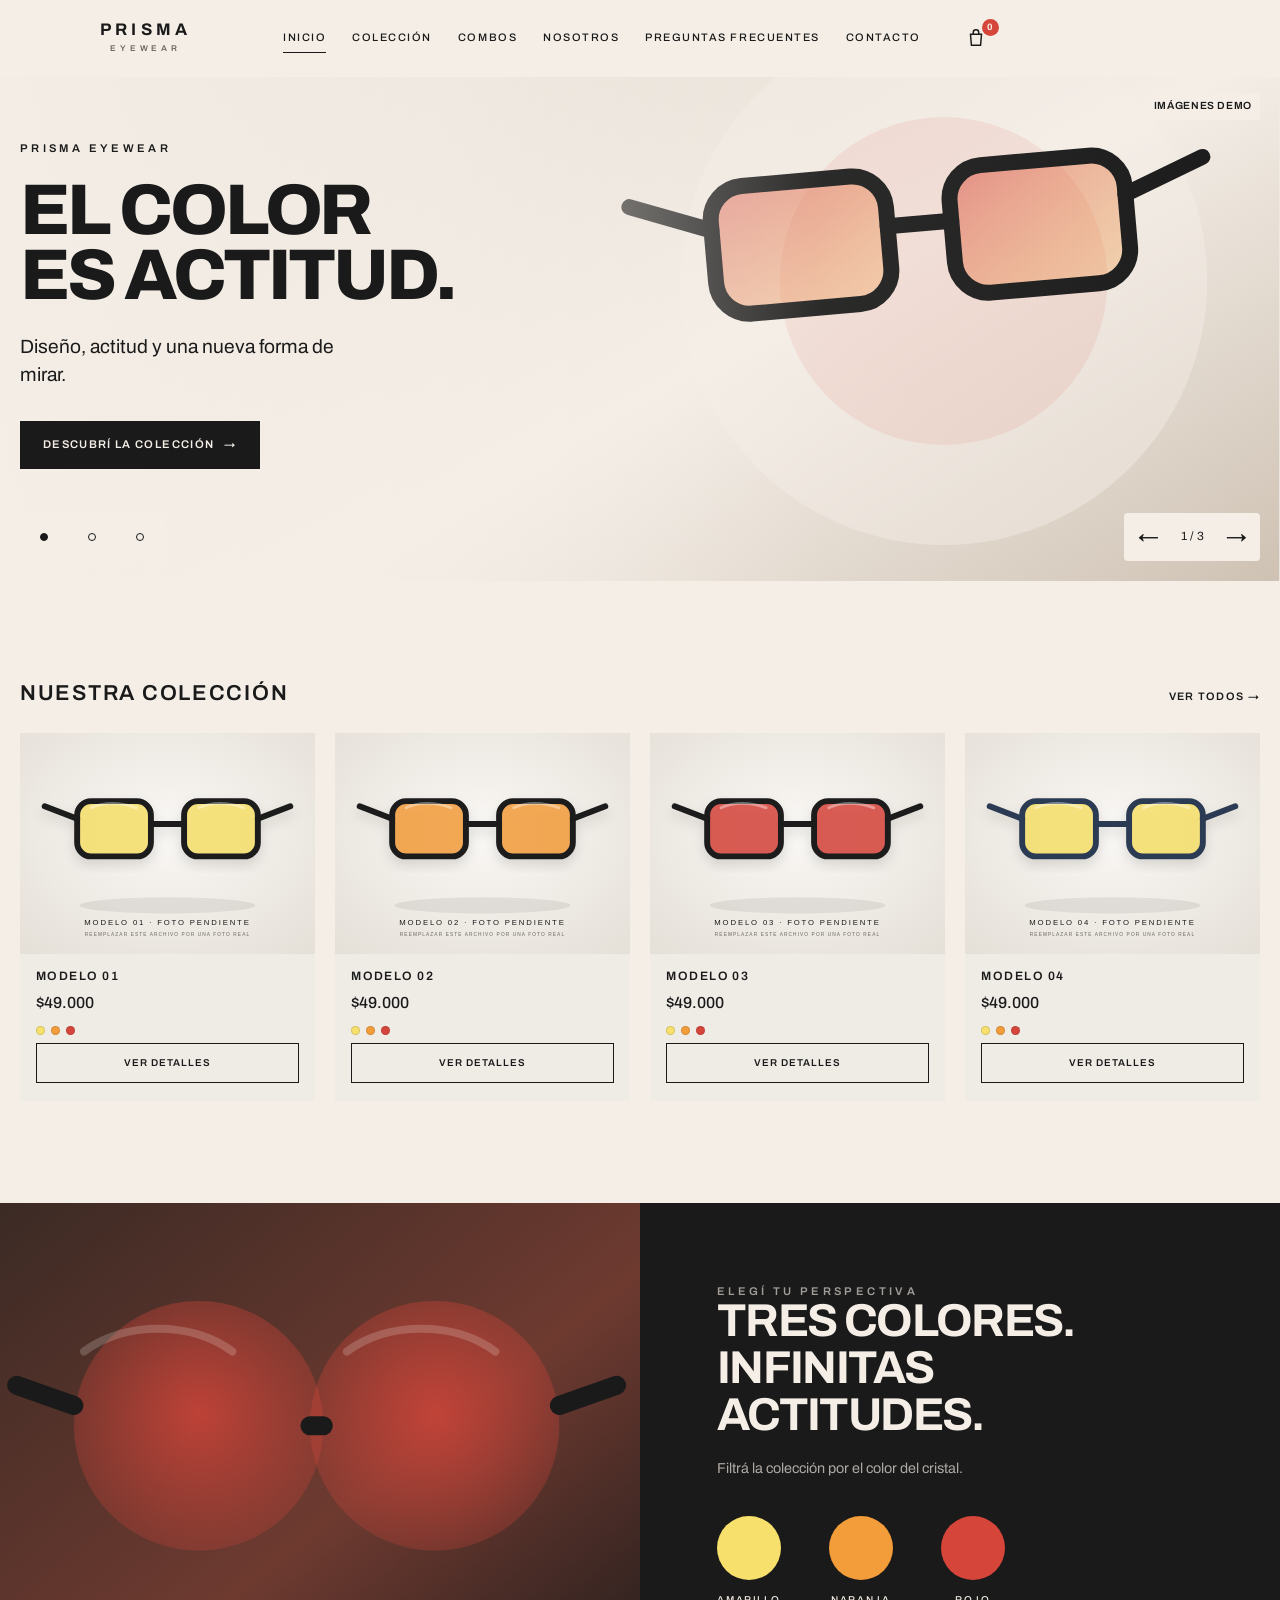
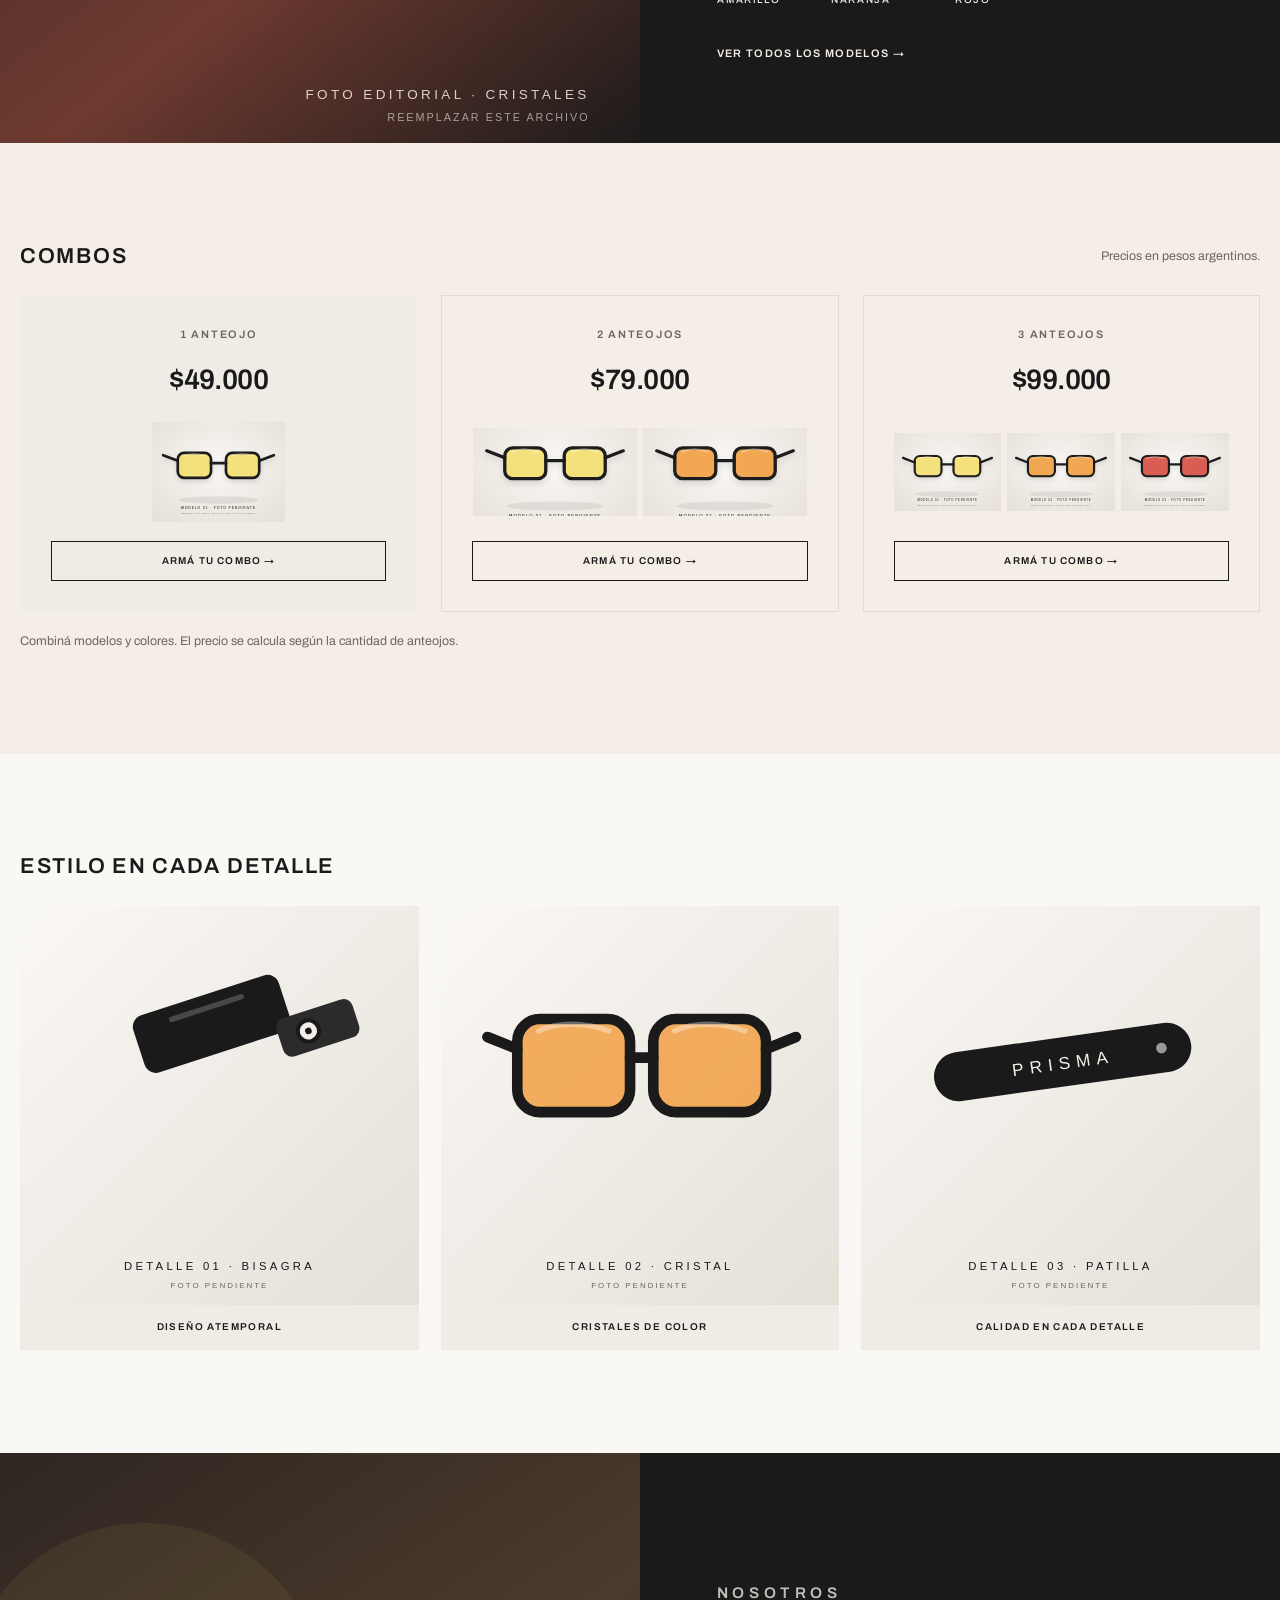
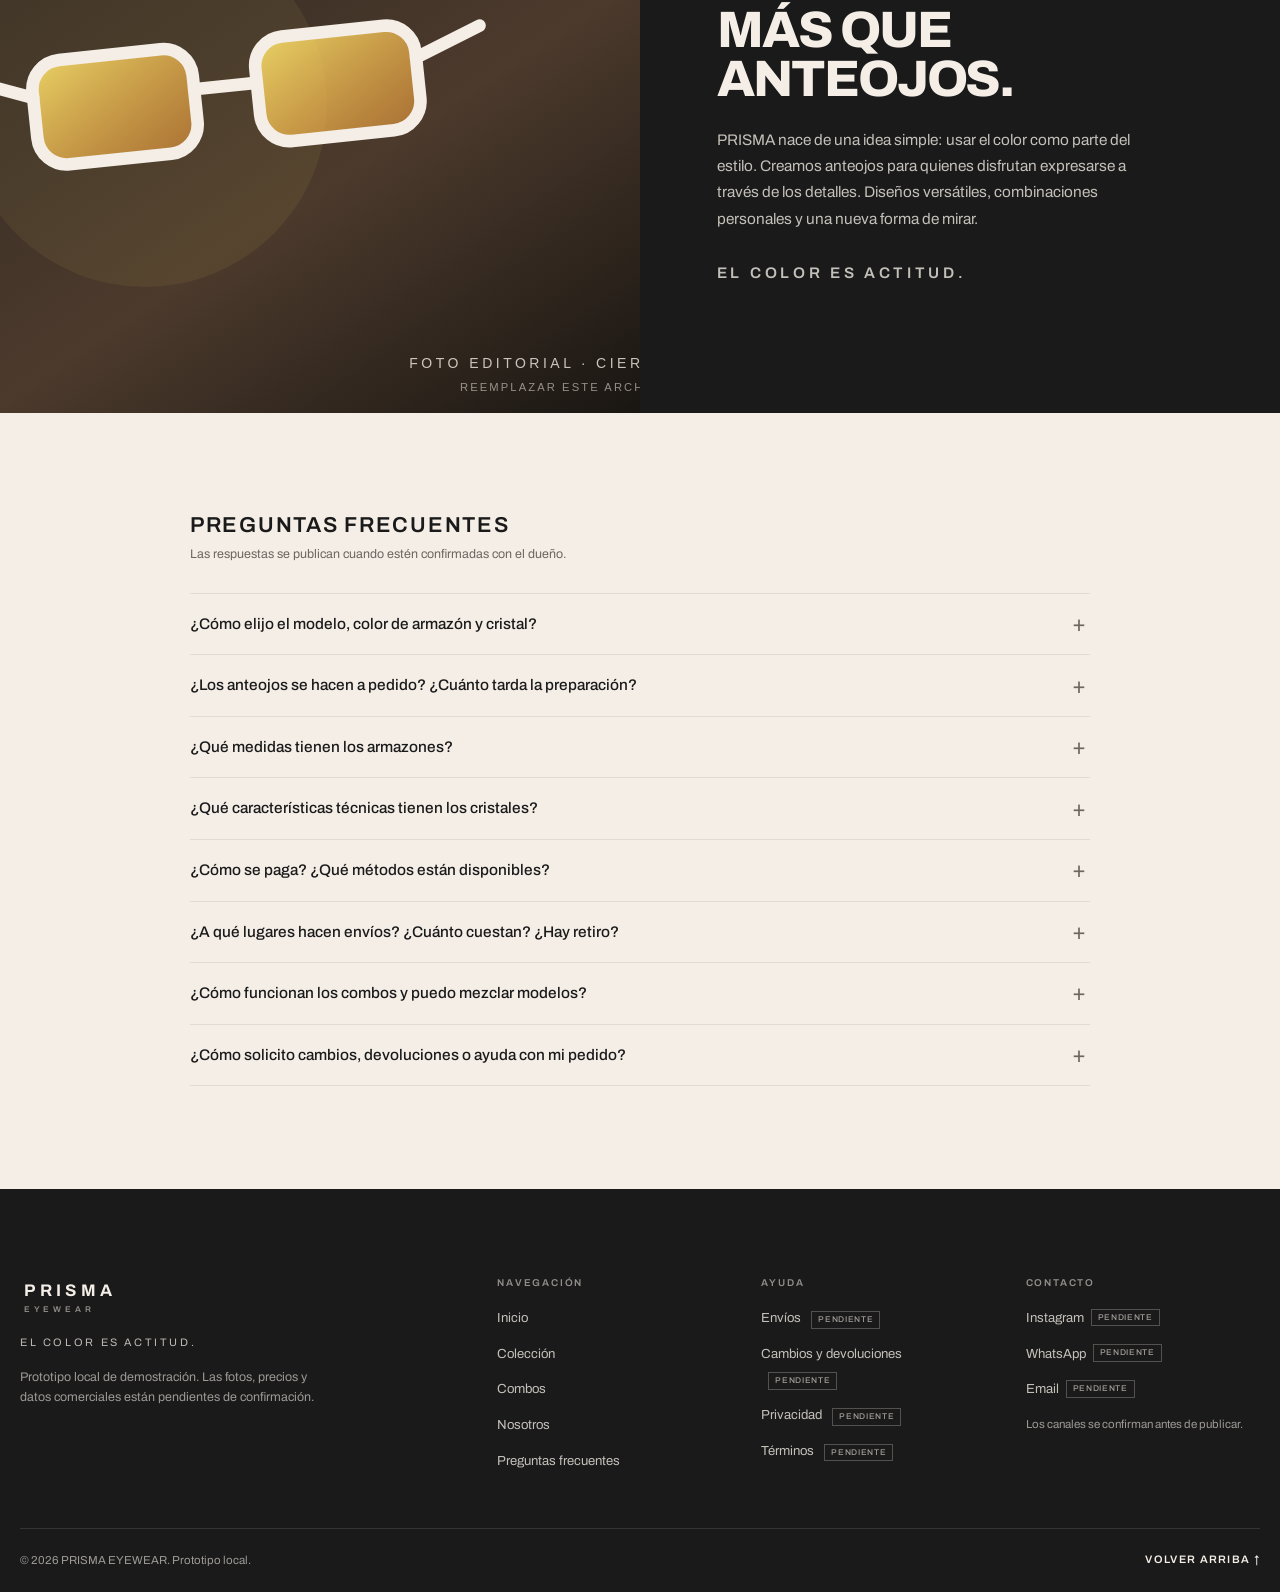
==== commit c7139ea2: "feat: compactar hero con carrusel y corregir estados del carrito" ====
--- a/index.html
+++ b/index.html
@@ -60,8 +60,9 @@
   </header>
 
   <main id="contenido">
-    <section class="hero" id="inicio" aria-labelledby="hero-title">
-      <picture class="hero-media">
+    <section class="hero" id="inicio" aria-labelledby="hero-title" aria-roledescription="carrusel">
+      <div class="hero-slides" id="hero-slides">
+      <picture class="hero-media" role="group" aria-roledescription="diapositiva" aria-label="1 de 3">
         <source media="(max-width: 700px)" srcset="assets/images/hero-mobile.svg">
         <img
           src="assets/images/hero-desktop.svg"
@@ -71,6 +72,13 @@
           fetchpriority="high"
         >
       </picture>
+      <div class="hero-media" role="group" aria-roledescription="diapositiva" aria-label="2 de 3" hidden>
+        <img src="assets/images/color-editorial.svg" alt="Placeholder editorial con cristal rojo. Foto real pendiente." width="1000" height="800" loading="lazy">
+      </div>
+      <div class="hero-media" role="group" aria-roledescription="diapositiva" aria-label="3 de 3" hidden>
+        <img src="assets/images/cierre-editorial.svg" alt="Placeholder editorial con cristal amarillo. Foto real pendiente." width="1200" height="800" loading="lazy">
+      </div>
+      </div>
 
       <div class="container hero-content">
         <p class="eyebrow">PRISMA EYEWEAR</p>
@@ -80,6 +88,19 @@
           DESCUBRÍ LA COLECCIÓN
           <span aria-hidden="true">→</span>
         </a>
+      </div>
+      <span class="hero-demo">IMÁGENES DEMO</span>
+      <div class="container hero-controls" hidden>
+        <div class="hero-pagination" role="group" aria-label="Elegir imagen de campaña">
+          <button type="button" class="hero-dot" aria-label="Ver imagen 1 de 3" aria-pressed="true" aria-controls="hero-slides" data-hero-slide="0"></button>
+          <button type="button" class="hero-dot" aria-label="Ver imagen 2 de 3" aria-pressed="false" aria-controls="hero-slides" data-hero-slide="1"></button>
+          <button type="button" class="hero-dot" aria-label="Ver imagen 3 de 3" aria-pressed="false" aria-controls="hero-slides" data-hero-slide="2"></button>
+        </div>
+        <div class="hero-arrows" role="group" aria-label="Cambiar imagen de campaña">
+          <button type="button" class="hero-arrow" aria-label="Imagen anterior" aria-controls="hero-slides" data-hero-direction="-1">←</button>
+          <span class="hero-counter" id="hero-counter" role="status" aria-live="polite" aria-atomic="true">1 / 3</span>
+          <button type="button" class="hero-arrow" aria-label="Imagen siguiente" aria-controls="hero-slides" data-hero-direction="1">→</button>
+        </div>
       </div>
     </section>
 
--- a/css/styles.css
+++ b/css/styles.css
@@ -124,6 +124,11 @@
 }
 
 /* ---------- 2. Utilidades ---------- */
+/* hidden debe prevalecer sobre los layouts grid y flex de los componentes. */
+[hidden] {
+  display: none !important;
+}
+
 .container {
   width: min(100% - 40px, var(--container));
   margin-inline: auto;
@@ -444,7 +449,7 @@
   position: relative;
   display: flex;
   align-items: center;
-  min-height: clamp(600px, 84vh, 780px);
+  min-height: clamp(440px, 56vh, 520px);
   overflow: hidden;
   background: var(--gray-100);
 }
@@ -480,8 +485,7 @@
 .hero-content {
   position: relative;
   z-index: 1;
-  width: 100%;
-  padding-block: 88px;
+  padding-block: 56px 104px;
 }
 
 .hero-content > * {
@@ -510,6 +514,74 @@
 
 .hero-cta {
   min-height: 48px;
+}
+
+.hero-controls {
+  position: absolute;
+  inset-inline: 0;
+  bottom: 20px;
+  z-index: 2;
+  display: flex;
+  align-items: center;
+  justify-content: space-between;
+  gap: 12px;
+}
+
+.hero-demo {
+  position: absolute;
+  top: 16px;
+  right: 20px;
+  z-index: 2;
+  padding: 5px 8px;
+  background: var(--cream);
+  color: var(--black);
+  font-size: .65rem;
+  font-weight: 600;
+  letter-spacing: .06em;
+}
+
+.hero-pagination,
+.hero-arrows {
+  display: flex;
+  align-items: center;
+  gap: 4px;
+  padding: 2px;
+  background: var(--cream);
+  color: var(--black);
+  border-radius: 4px;
+}
+
+.hero-dot,
+.hero-arrow {
+  display: grid;
+  place-items: center;
+  width: 44px;
+  height: 44px;
+  padding: 0;
+  border: 0;
+  background: transparent;
+}
+
+.hero-dot::before {
+  content: "";
+  width: 8px;
+  height: 8px;
+  border: 1px solid currentColor;
+  border-radius: 50%;
+}
+
+.hero-dot[aria-pressed="true"]::before {
+  background: currentColor;
+}
+
+.hero-arrow {
+  font-size: 1.3rem;
+}
+
+.hero-counter {
+  min-width: 36px;
+  font-size: .75rem;
+  text-align: center;
 }
 
 /* ---------- 5. Secciones y colección ---------- */
@@ -2104,7 +2176,7 @@
 
   .hero {
     align-items: flex-end;
-    min-height: 680px;
+    min-height: 460px;
   }
 
   .hero::after {
@@ -2119,7 +2191,7 @@
   }
 
   .hero-content {
-    padding-block: 0 56px;
+    padding-block: 72px 96px;
   }
 
   .hero .eyebrow {
@@ -2129,7 +2201,7 @@
   .hero h1 {
     margin-bottom: 18px;
     color: var(--cream);
-    font-size: clamp(2.8rem, 13vw, 4.4rem);
+    font-size: clamp(2.4rem, 10vw, 3.6rem);
   }
 
   .hero-subtitle {
@@ -2148,6 +2220,10 @@
     border-color: var(--cream);
     background: var(--cream);
     color: var(--black);
+  }
+
+  .hero-controls {
+    bottom: 16px;
   }
 }
 
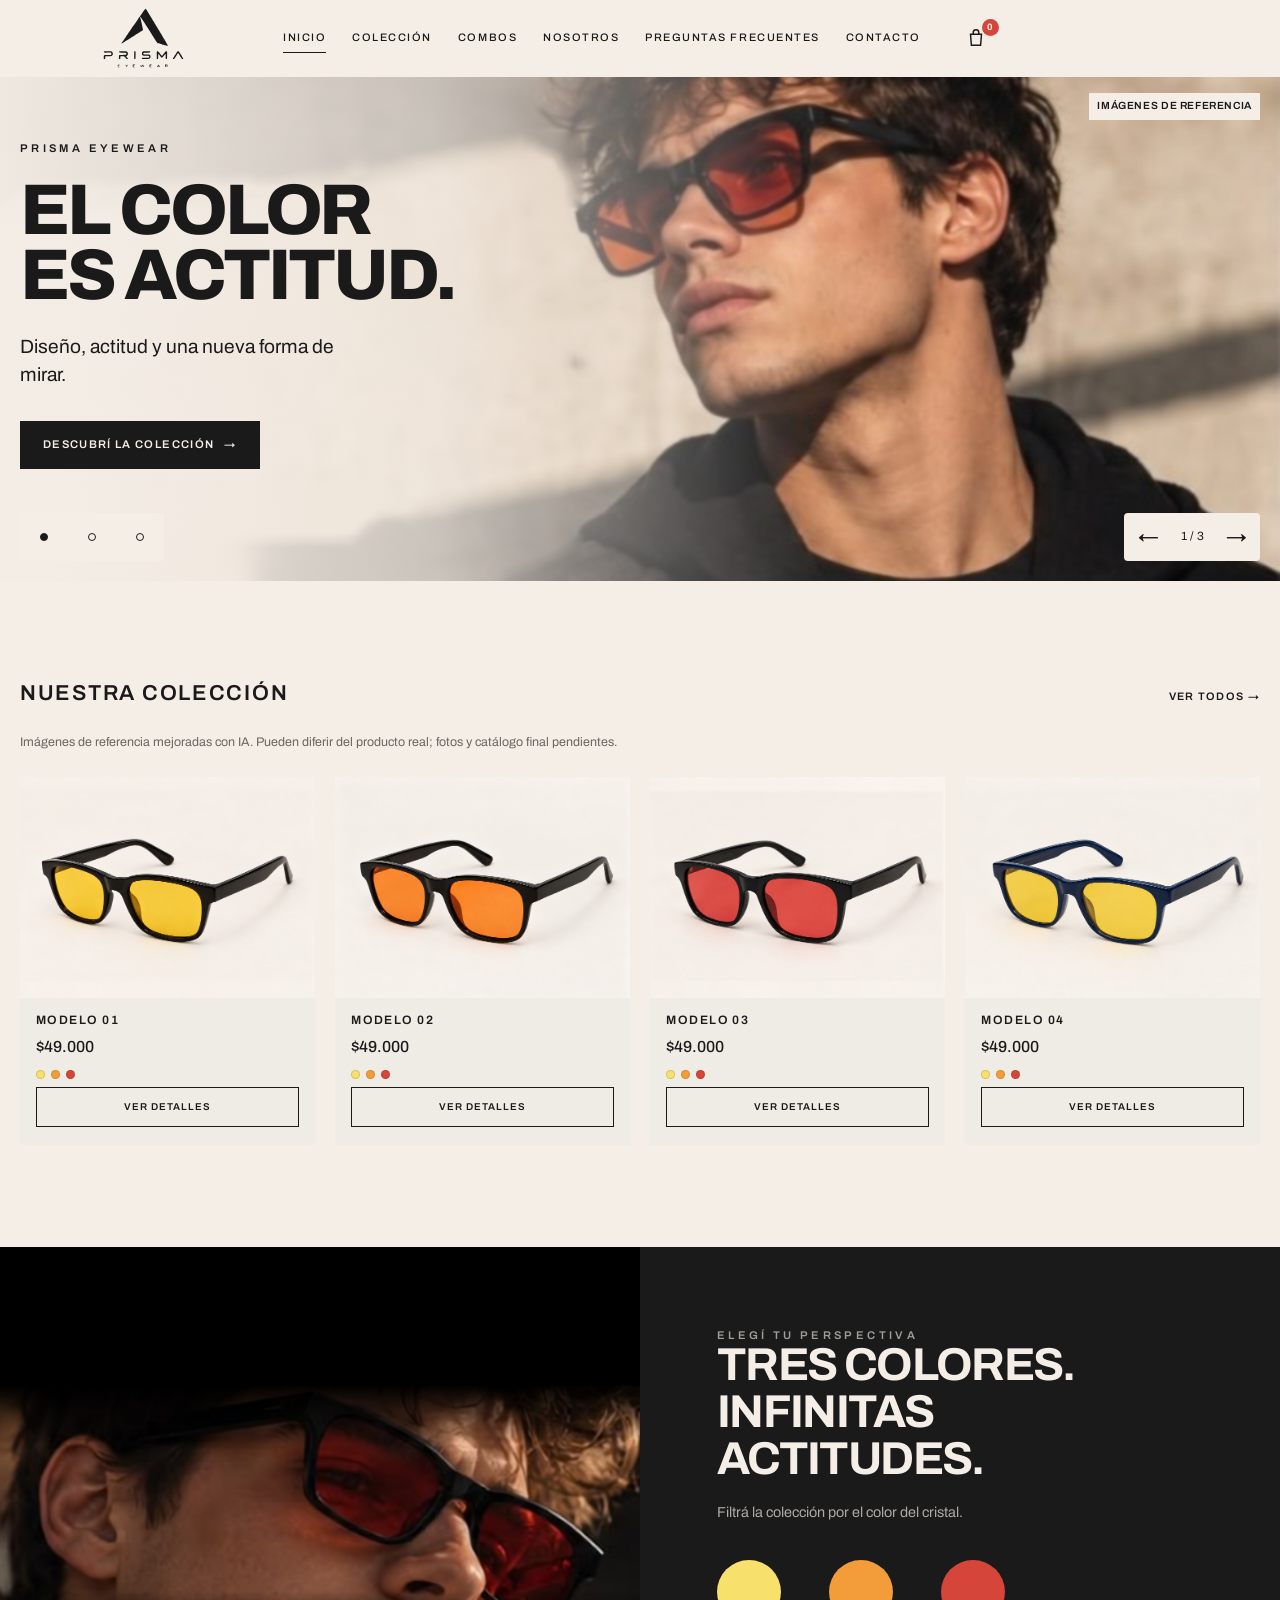
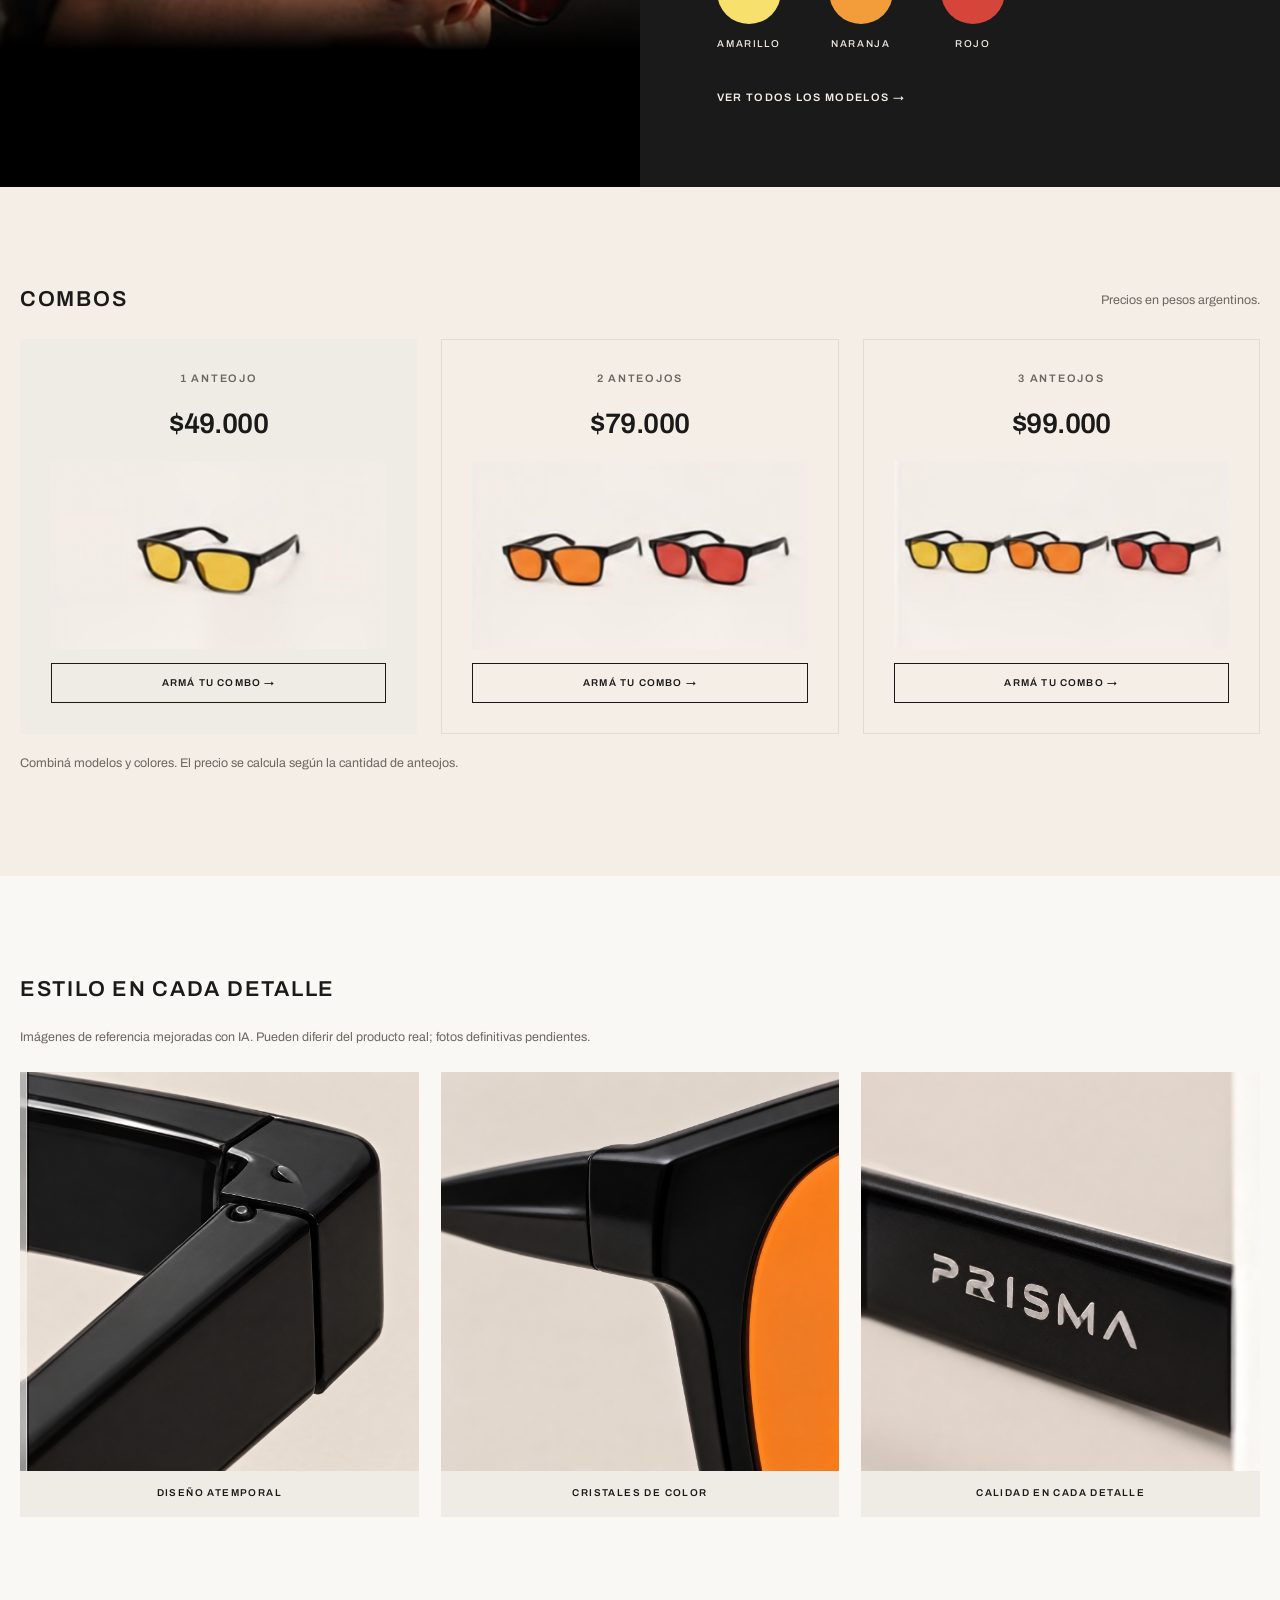
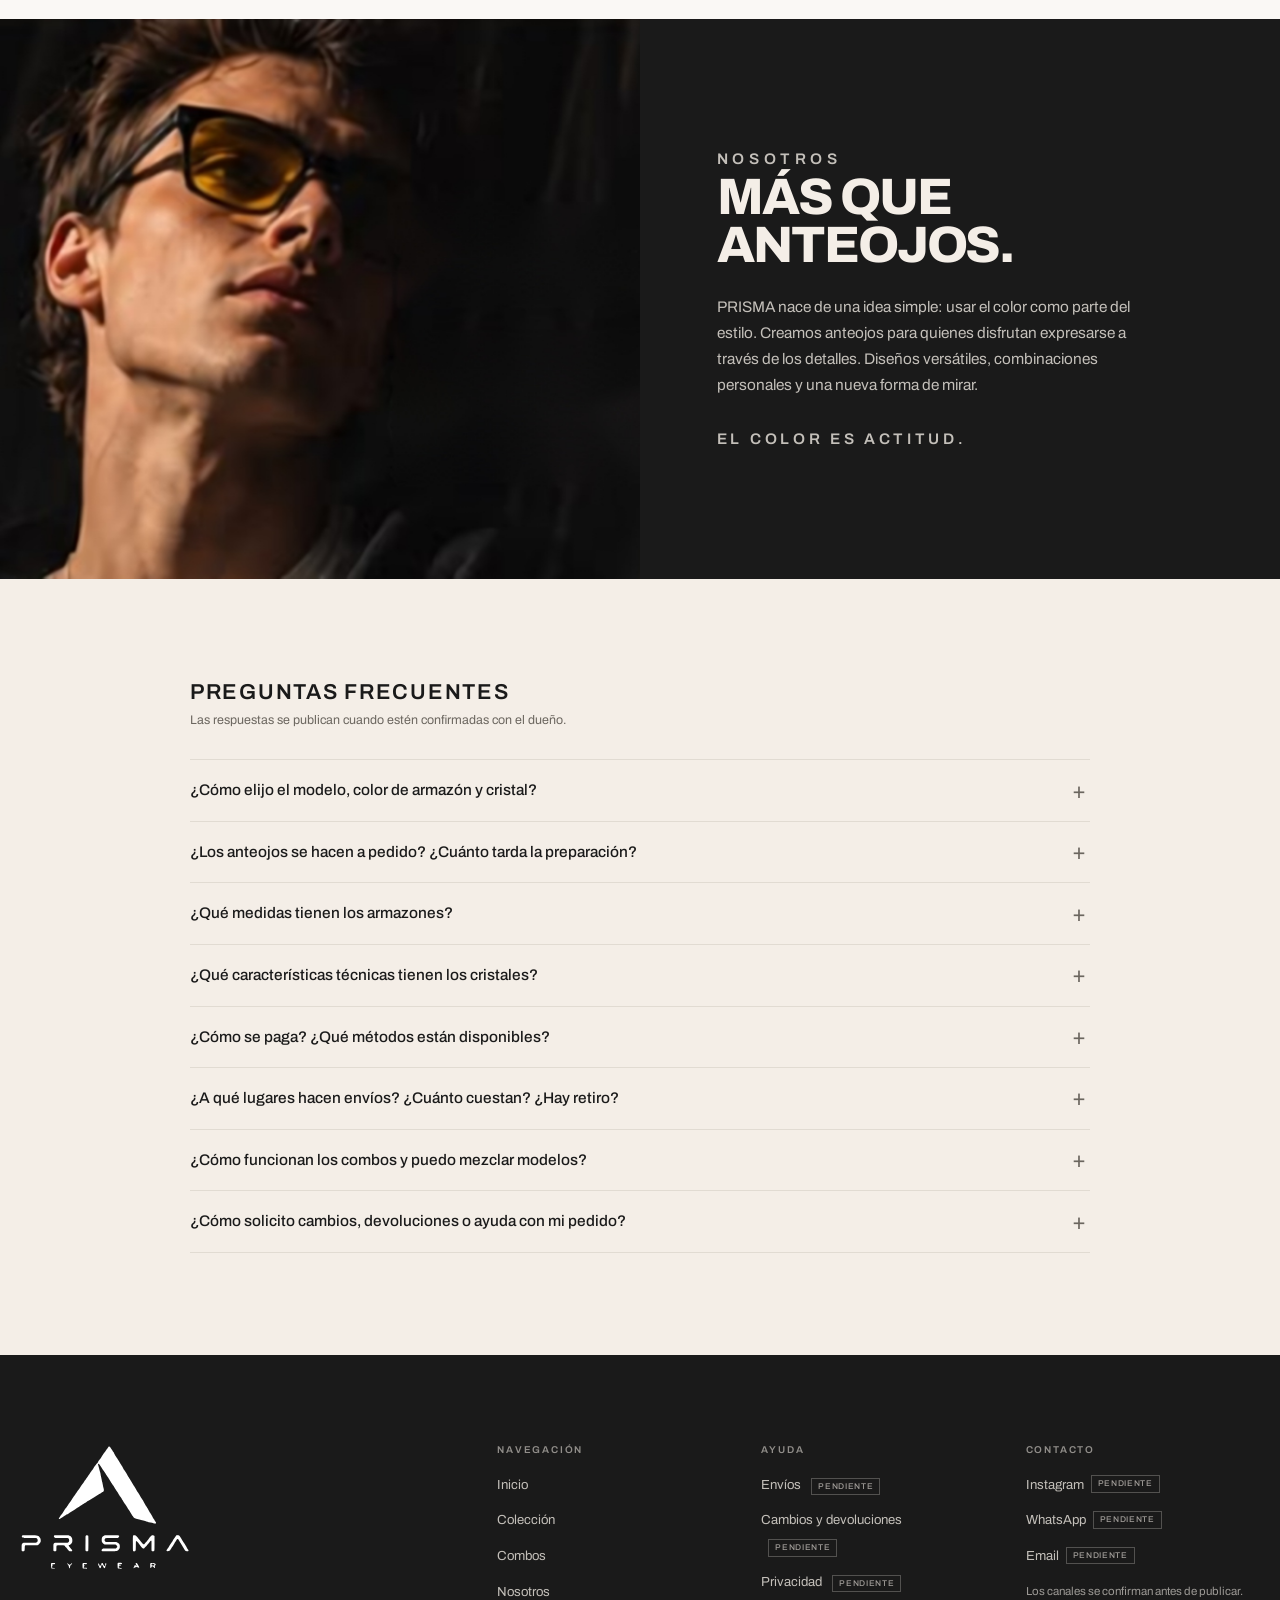
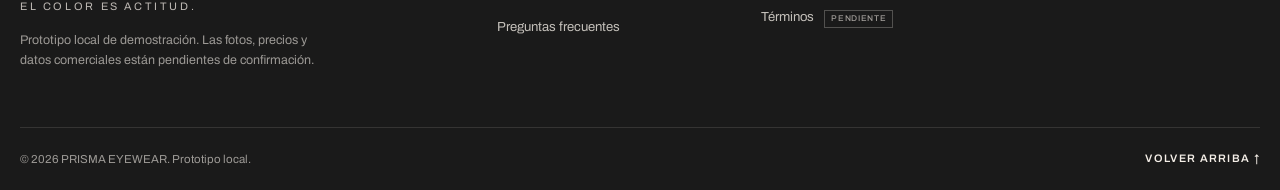
==== commit 072aa828: "feat: incorporar recursos visuales y mejoras IA de productos y detalles" ====
--- a/index.html
+++ b/index.html
@@ -32,8 +32,7 @@
       </button>
 
       <a class="brand" href="#inicio" aria-label="PRISMA EYEWEAR — Ir al inicio">
-        <span class="brand-word">PRISMA</span>
-        <span class="brand-sub">EYEWEAR</span>
+        <img class="brand-image" src="assets/images/recursos/logo_prisma_oscuro.svg" alt="PRISMA EYEWEAR — logo de referencia" width="1203" height="886">
       </a>
 
       <div class="header-actions">
@@ -63,20 +62,21 @@
     <section class="hero" id="inicio" aria-labelledby="hero-title" aria-roledescription="carrusel">
       <div class="hero-slides" id="hero-slides">
       <picture class="hero-media" role="group" aria-roledescription="diapositiva" aria-label="1 de 3">
-        <source media="(max-width: 700px)" srcset="assets/images/hero-mobile.svg">
+        <source media="(max-width: 700px)" srcset="assets/images/recursos/hero_mobile.jpg">
+
         <img
-          src="assets/images/hero-desktop.svg"
-          alt="Placeholder de foto de campaña con anteojos PRISMA. La fotografía real está pendiente."
-          width="1600"
-          height="900"
+          src="assets/images/recursos/hero_desktop.jpg"
+          alt="Imagen de referencia de campaña con anteojos PRISMA. La fotografía real está pendiente."
+          width="2400"
+          height="1200"
           fetchpriority="high"
         >
       </picture>
       <div class="hero-media" role="group" aria-roledescription="diapositiva" aria-label="2 de 3" hidden>
-        <img src="assets/images/color-editorial.svg" alt="Placeholder editorial con cristal rojo. Foto real pendiente." width="1000" height="800" loading="lazy">
+        <img src="assets/images/recursos/banner_tres_colores.jpg" alt="Imagen editorial de referencia con cristal rojo. Foto real pendiente." width="1600" height="1200" loading="lazy">
       </div>
       <div class="hero-media" role="group" aria-roledescription="diapositiva" aria-label="3 de 3" hidden>
-        <img src="assets/images/cierre-editorial.svg" alt="Placeholder editorial con cristal amarillo. Foto real pendiente." width="1200" height="800" loading="lazy">
+        <img src="assets/images/recursos/foto_mas_que_anteojos.jpg" alt="Imagen editorial de referencia con cristal amarillo. Foto real pendiente." width="1600" height="1200" loading="lazy">
       </div>
       </div>
 
@@ -89,7 +89,7 @@
           <span aria-hidden="true">→</span>
         </a>
       </div>
-      <span class="hero-demo">IMÁGENES DEMO</span>
+      <span class="hero-demo">IMÁGENES DE REFERENCIA</span>
       <div class="container hero-controls" hidden>
         <div class="hero-pagination" role="group" aria-label="Elegir imagen de campaña">
           <button type="button" class="hero-dot" aria-label="Ver imagen 1 de 3" aria-pressed="true" aria-controls="hero-slides" data-hero-slide="0"></button>
@@ -111,16 +111,17 @@
           <button class="text-link filter-reset" type="button" data-filter="todos">VER TODOS →</button>
         </div>
 
+        <p class="section-note reference-note">Imágenes de referencia mejoradas con IA. Pueden diferir del producto real; fotos y catálogo final pendientes.</p>
         <p class="filter-status" id="filter-status" role="status" aria-live="polite"></p>
 
         <div class="product-grid">
           <article class="product-card reveal" data-model="01" data-lens="amarillo">
-            <div class="product-media">
+            <div class="product-media product-media--reference">
               <img
-                src="assets/images/modelo-01.svg"
-                alt="Placeholder de Modelo 01 con armazón negro y cristal amarillo. Foto real pendiente."
-                width="800"
-                height="600"
+                src="assets/images/recursos/producto_modelo1_referencia_ia.png"
+                alt="Referencia mejorada con IA de Modelo 01 con armazón negro y cristal amarillo. Foto real pendiente."
+                width="1448"
+                height="1086"
                 loading="lazy"
               >
             </div>
@@ -137,12 +138,12 @@
           </article>
 
           <article class="product-card reveal" data-model="02" data-lens="naranja">
-            <div class="product-media">
+            <div class="product-media product-media--reference">
               <img
-                src="assets/images/modelo-02.svg"
-                alt="Placeholder de Modelo 02 con armazón negro y cristal naranja. Foto real pendiente."
-                width="800"
-                height="600"
+                src="assets/images/recursos/producto_modelo2_referencia_ia.png"
+                alt="Referencia mejorada con IA de Modelo 02 con armazón negro y cristal naranja. Foto real pendiente."
+                width="1448"
+                height="1086"
                 loading="lazy"
               >
             </div>
@@ -159,12 +160,12 @@
           </article>
 
           <article class="product-card reveal" data-model="03" data-lens="rojo">
-            <div class="product-media">
+            <div class="product-media product-media--reference">
               <img
-                src="assets/images/modelo-03.svg"
-                alt="Placeholder de Modelo 03 con armazón negro y cristal rojo. Foto real pendiente."
-                width="800"
-                height="600"
+                src="assets/images/recursos/producto_modelo3_referencia_ia.png"
+                alt="Referencia mejorada con IA de Modelo 03 con armazón negro y cristal rojo. Foto real pendiente."
+                width="1448"
+                height="1086"
                 loading="lazy"
               >
             </div>
@@ -181,12 +182,12 @@
           </article>
 
           <article class="product-card reveal" data-model="04" data-lens="amarillo">
-            <div class="product-media">
+            <div class="product-media product-media--reference">
               <img
-                src="assets/images/modelo-04.svg"
-                alt="Placeholder de Modelo 04 con armazón azul y cristal amarillo. Foto real pendiente."
-                width="800"
-                height="600"
+                src="assets/images/recursos/producto_modelo4_referencia_ia.png"
+                alt="Referencia mejorada con IA de Modelo 04 con armazón azul y cristal amarillo. Foto real pendiente."
+                width="1448"
+                height="1086"
                 loading="lazy"
               >
             </div>
@@ -208,10 +209,10 @@
     <section class="colors" id="colores" aria-labelledby="colors-title">
       <div class="colors-media">
         <img
-          src="assets/images/color-editorial.svg"
-          alt="Placeholder de foto editorial con cristales de color. Foto real pendiente."
-          width="1000"
-          height="800"
+          src="assets/images/recursos/banner_tres_colores.jpg"
+          alt="Imagen de referencia editorial con cristales de color. Foto real pendiente."
+          width="1600"
+          height="1200"
           loading="lazy"
         >
       </div>
@@ -251,8 +252,8 @@
           <article class="combo-card combo-card--featured reveal" data-combo="1">
             <p class="combo-label">1 ANTEOJO</p>
             <p class="combo-price">$49.000</p>
-            <div class="combo-media combo-media--1">
-              <img src="assets/images/modelo-01.svg" alt="Modelo 01 de demostración con cristal amarillo" width="800" height="600" loading="lazy">
+            <div class="combo-media combo-media--photo">
+              <img src="assets/images/recursos/combo_1_anteojo.jpg" alt="Composición de referencia de 1 anteojo" width="1600" height="900" loading="lazy">
             </div>
             <button class="button button-outline combo-button" type="button" data-combo="1" data-price="49000" data-label="1 anteojo">ARMÁ TU COMBO →</button>
           </article>
@@ -260,9 +261,8 @@
           <article class="combo-card reveal" data-combo="2">
             <p class="combo-label">2 ANTEOJOS</p>
             <p class="combo-price">$79.000</p>
-            <div class="combo-media combo-media--2">
-              <img src="assets/images/modelo-01.svg" alt="Modelo 01 de demostración con cristal amarillo" width="800" height="600" loading="lazy">
-              <img src="assets/images/modelo-02.svg" alt="Modelo 02 de demostración con cristal naranja" width="800" height="600" loading="lazy">
+            <div class="combo-media combo-media--photo">
+              <img src="assets/images/recursos/combo_2_anteojos.jpg" alt="Composición de referencia de 2 anteojos" width="1600" height="900" loading="lazy">
             </div>
             <button class="button button-outline combo-button" type="button" data-combo="2" data-price="79000" data-label="2 anteojos">ARMÁ TU COMBO →</button>
           </article>
@@ -270,10 +270,8 @@
           <article class="combo-card reveal" data-combo="3">
             <p class="combo-label">3 ANTEOJOS</p>
             <p class="combo-price">$99.000</p>
-            <div class="combo-media combo-media--3">
-              <img src="assets/images/modelo-01.svg" alt="Modelo 01 de demostración con cristal amarillo" width="800" height="600" loading="lazy">
-              <img src="assets/images/modelo-02.svg" alt="Modelo 02 de demostración con cristal naranja" width="800" height="600" loading="lazy">
-              <img src="assets/images/modelo-03.svg" alt="Modelo 03 de demostración con cristal rojo" width="800" height="600" loading="lazy">
+            <div class="combo-media combo-media--photo">
+              <img src="assets/images/recursos/combo_3_anteojos.jpg" alt="Composición de referencia de 3 anteojos" width="1600" height="900" loading="lazy">
             </div>
             <button class="button button-outline combo-button" type="button" data-combo="3" data-price="99000" data-label="3 anteojos">ARMÁ TU COMBO →</button>
           </article>
@@ -288,18 +286,19 @@
         <div class="section-head">
           <h2 id="details-title">ESTILO EN CADA DETALLE</h2>
         </div>
+        <p class="section-note reference-note">Imágenes de referencia mejoradas con IA. Pueden diferir del producto real; fotos definitivas pendientes.</p>
 
         <div class="detail-grid">
           <figure class="detail-card reveal">
-            <img src="assets/images/detalle-01.svg" alt="Placeholder de detalle de bisagra del armazón. Foto real pendiente." width="600" height="600" loading="lazy">
+            <img src="assets/images/recursos/detalle_1_referencia_ia.png" alt="Referencia mejorada con IA de la bisagra del armazón; no es una foto verificada del producto." width="1254" height="1254" loading="lazy">
             <figcaption>DISEÑO ATEMPORAL</figcaption>
           </figure>
           <figure class="detail-card reveal">
-            <img src="assets/images/detalle-02.svg" alt="Placeholder de detalle del cristal naranja. Foto real pendiente." width="600" height="600" loading="lazy">
+            <img src="assets/images/recursos/detalle_2_referencia_ia.png" alt="Referencia mejorada con IA del armazón y cristal naranja; no es una foto verificada del producto." width="1254" height="1254" loading="lazy">
             <figcaption>CRISTALES DE COLOR</figcaption>
           </figure>
           <figure class="detail-card reveal">
-            <img src="assets/images/detalle-03.svg" alt="Placeholder de detalle de la patilla con el nombre PRISMA. Foto real pendiente." width="600" height="600" loading="lazy">
+            <img src="assets/images/recursos/detalle_3_referencia_ia.png" alt="Referencia mejorada con IA de la patilla y el nombre PRISMA; el grabado fue reconstruido y requiere validación." width="1254" height="1254" loading="lazy">
             <figcaption>CALIDAD EN CADA DETALLE</figcaption>
           </figure>
         </div>
@@ -309,10 +308,10 @@
     <section class="about" id="nosotros" aria-labelledby="about-title">
       <div class="about-media">
         <img
-          src="assets/images/cierre-editorial.svg"
-          alt="Placeholder de foto editorial de cierre con anteojos de cristal amarillo. Foto real pendiente."
-          width="1200"
-          height="800"
+          src="assets/images/recursos/foto_mas_que_anteojos.jpg"
+          alt="Imagen de referencia editorial de cierre con anteojos de cristal amarillo. Foto real pendiente."
+          width="1600"
+          height="1200"
           loading="lazy"
         >
       </div>
@@ -378,8 +377,7 @@
     <div class="container footer-top">
       <div class="footer-brand">
         <a class="brand brand--footer" href="#inicio" aria-label="PRISMA EYEWEAR — Ir al inicio">
-          <span class="brand-word">PRISMA</span>
-          <span class="brand-sub">EYEWEAR</span>
+          <img class="brand-image" src="assets/images/recursos/logo_prisma_claro.svg" alt="PRISMA EYEWEAR — logo de referencia" width="1203" height="886">
         </a>
         <p class="footer-tagline">EL COLOR ES ACTITUD.</p>
         <p class="footer-disclaimer">Prototipo local de demostración. Las fotos, precios y datos comerciales están pendientes de confirmación.</p>
--- a/css/styles.css
+++ b/css/styles.css
@@ -363,6 +363,17 @@
   letter-spacing: .26em;
 }
 
+.brand-image {
+  width: 100px;
+  height: 60px;
+  object-fit: contain;
+}
+
+.brand--footer .brand-image {
+  width: 170px;
+  height: auto;
+}
+
 .brand-sub {
   margin-top: 6px;
   padding-left: .46em;
@@ -462,6 +473,16 @@
   height: 100%;
 }
 
+.reference-note {
+  margin-bottom: 24px;
+}
+
+.product-media--reference img,
+.product-main-media #product-image,
+.cart-line .cart-thumb img {
+  object-fit: contain;
+}
+
 .hero-media img {
   object-fit: cover;
   object-position: center;
@@ -893,6 +914,13 @@
   margin-top: auto;
   padding: 11px 12px;
   font-size: .62rem;
+}
+
+.combo-media.combo-media--photo img {
+  width: 100%;
+  height: auto;
+  aspect-ratio: 16 / 9;
+  object-fit: contain;
 }
 
 .combo-note {
@@ -2179,6 +2207,11 @@
     min-height: 460px;
   }
 
+  .brand-image {
+    height: 48px;
+    width: 82px;
+  }
+
   .hero::after {
     background:
       linear-gradient(
